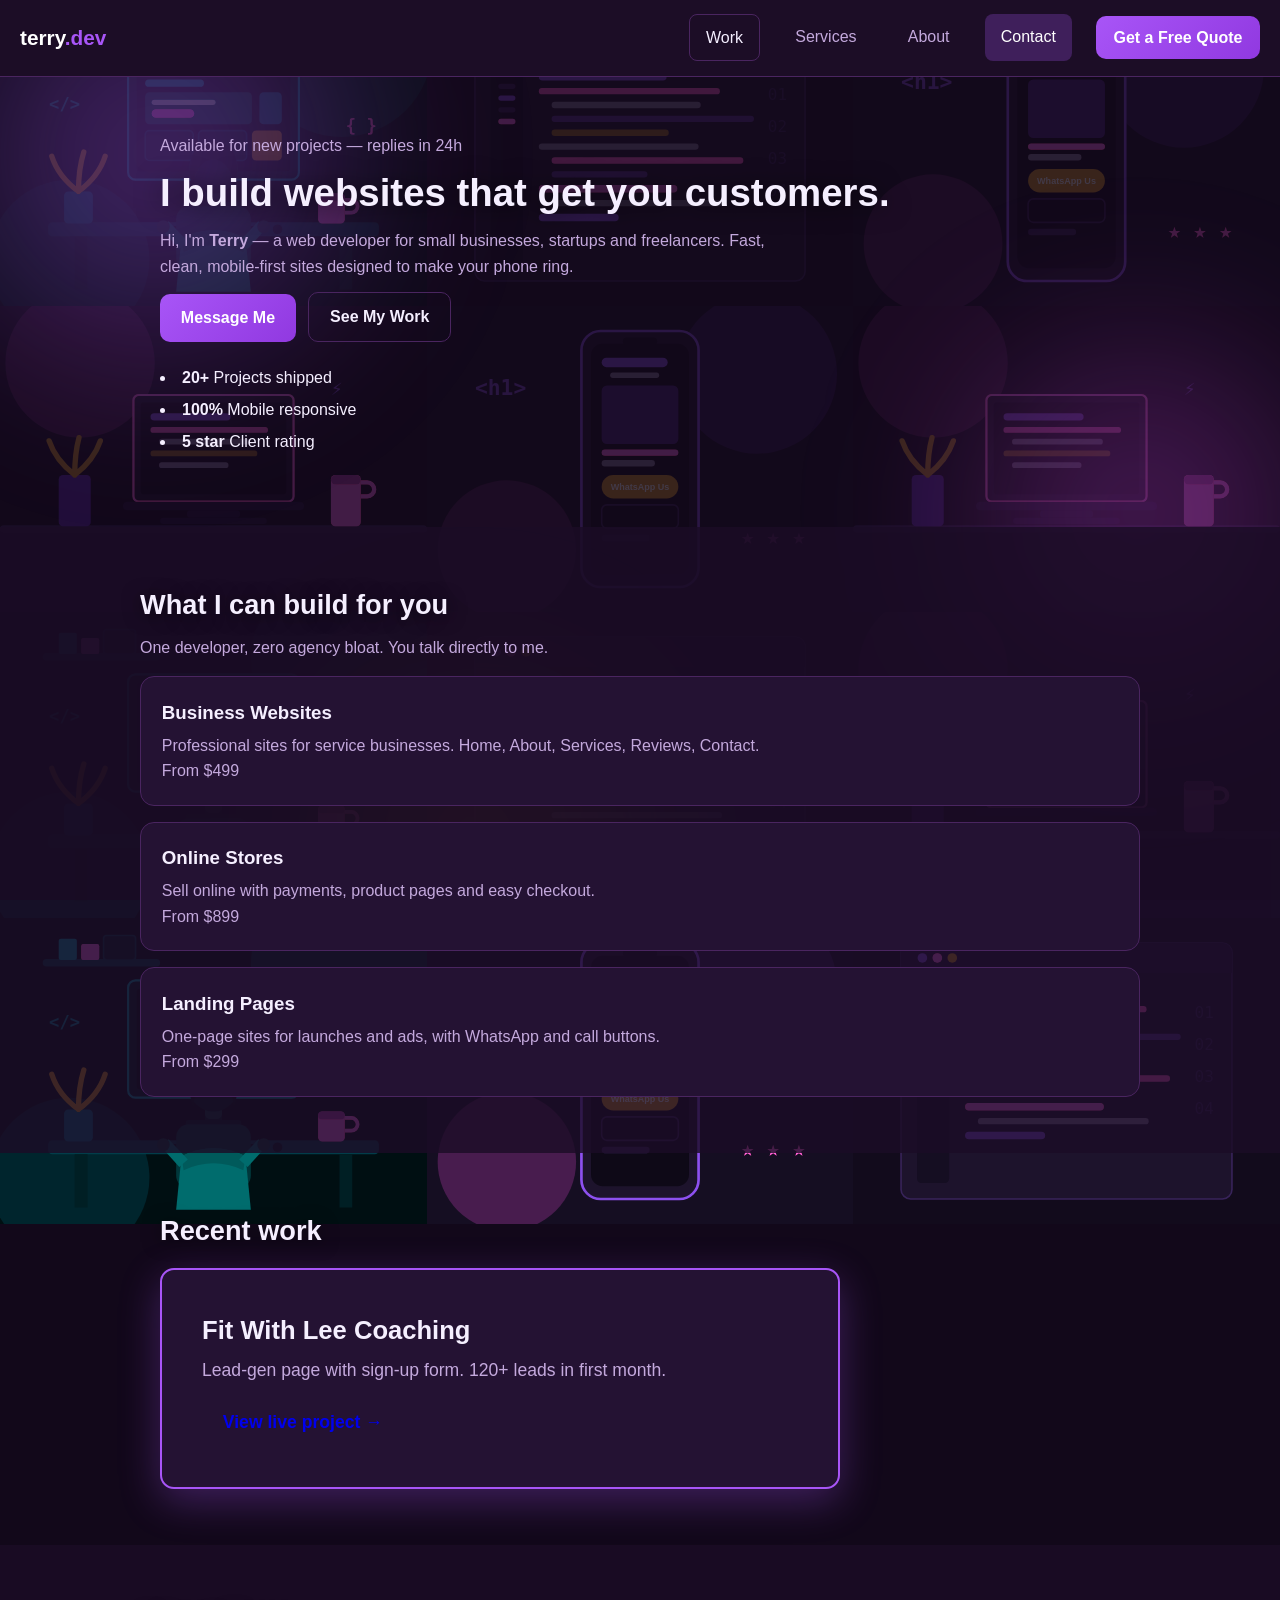
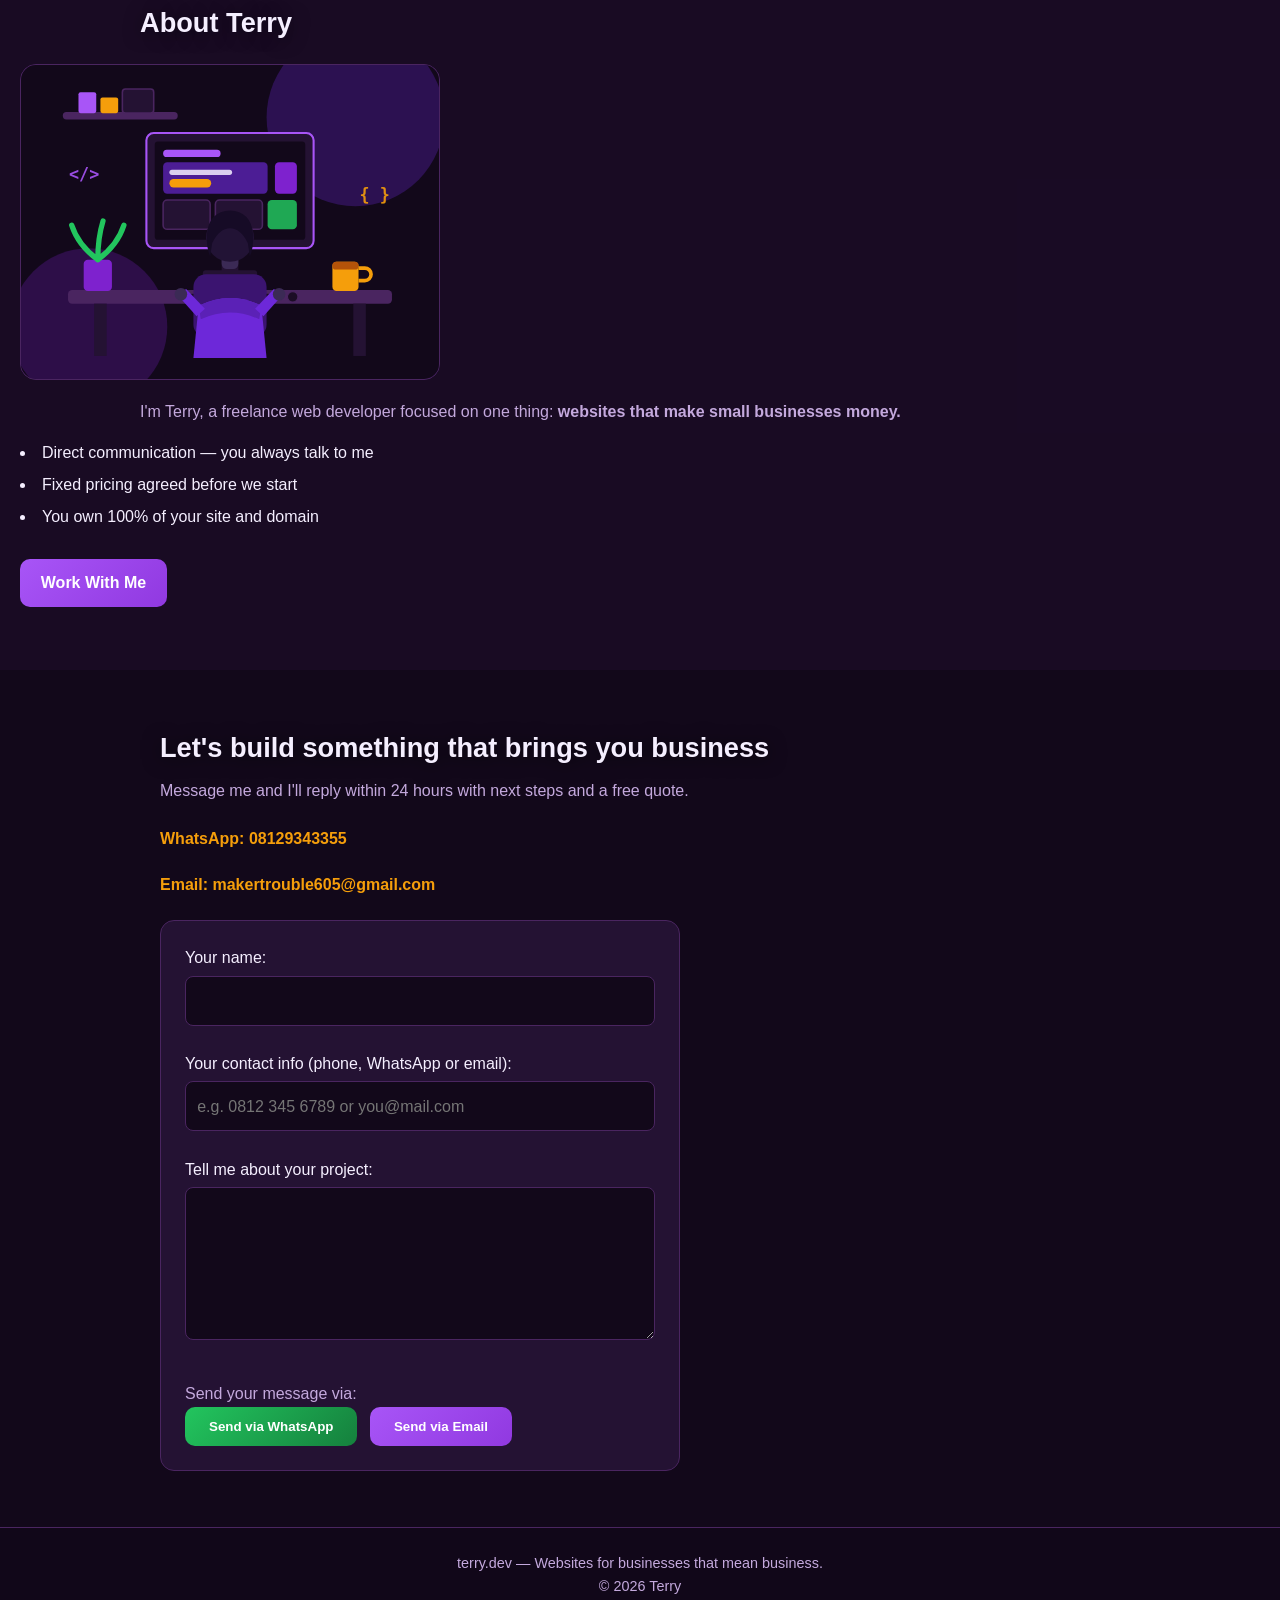
==== index.html @ d7a34850 "first code" ====
<!DOCTYPE html>
<html lang="en">
<head>
  <meta charset="UTF-8">
  <meta name="viewport" content="width=device-width, initial-scale=1.0">
  <title>Terry.Dev — Terry, Web Developer</title>
  <meta name="description" content="Terry builds fast, modern business websites that turn visitors into customers.">
  <link rel="stylesheet" href="styles.css">
</head>
<body>

  <!-- ===== Picture-mosaic background ===== -->
  <div class="bg-collage" aria-hidden="true">
    <img src="workspace.svg" alt="">
    <img src="bg-code.svg" alt="">
    <img src="bg-phone.svg" alt="">
    <img src="bg-desk.svg" alt="">
    <img src="bg-phone.svg" alt="">
    <img src="bg-desk.svg" alt="">
    <img src="workspace.svg" alt="">
    <img src="bg-code.svg" alt="">
    <img src="bg-desk.svg" alt="">
    <img src="workspace.svg" alt="">
    <img src="bg-phone.svg" alt="">
    <img src="bg-code.svg" alt="">
  </div>
  <div class="bg-overlay" aria-hidden="true"></div>
  <div class="bg-orbs" aria-hidden="true">
    <span class="orb orb-1"></span>
    <span class="orb orb-2"></span>
    <span class="orb orb-3"></span>
  </div>
  <div class="bg-particles" aria-hidden="true">
    <span></span><span></span><span></span><span></span><span></span><span></span>
    <span></span><span></span><span></span><span></span><span></span><span></span>
  </div>

  <!-- ===== HEADER / NAV ===== -->
  <header>
    <a href="#top" class="logo">terry<span>.dev</span></a>
    <nav>
      <a href="#work">Work</a>
      <a href="#services">Services</a>
      <a href="#about">About</a>
      <a href="#contact">Contact</a>
    </nav>
    <a href="#contact">Get a Free Quote</a>
  </header>

  <main id="top">

    <!-- ===== HERO ===== -->
    <section>
      <p>Available for new projects — replies in 24h</p>
      <h1>I build websites that get you customers.</h1>
      <p>Hi, I'm <strong>Terry</strong> — a web developer for small businesses, startups and freelancers. Fast, clean, mobile-first sites designed to make your phone ring.</p>
      <a href="#contact">Message Me</a>
      <a href="#work">See My Work</a>

      <ul>
        <li><strong>20+</strong> Projects shipped</li>
        <li><strong>100%</strong> Mobile responsive</li>
        <li><strong>5 star</strong> Client rating</li>
      </ul>
    </section>

    <!-- ===== SERVICES ===== -->
    <section id="services">
      <h2>What I can build for you</h2>
      <p>One developer, zero agency bloat. You talk directly to me.</p>

      <article>
        <h3>Business Websites</h3>
        <p>Professional sites for service businesses. Home, About, Services, Reviews, Contact.</p>
        <p>From $499</p>
      </article>

      <article>
        <h3>Online Stores</h3>
        <p>Sell online with payments, product pages and easy checkout.</p>
        <p>From $899</p>
      </article>

      <article>
        <h3>Landing Pages</h3>
        <p>One-page sites for launches and ads, with WhatsApp and call buttons.</p>
        <p>From $299</p>
      </article>
    </section>

    <!-- ===== WORK ===== -->
    <section id="work">
      <h2>Recent work</h2>

      <article class="featured">
        <h3>Fit With Lee Coaching</h3>
        <p>Lead-gen page with sign-up form. 120+ leads in first month.</p>
        <p><a href="../fitwitlee/index.html">View live project →</a></p>
      </article>
    </section>

    <!-- ===== ABOUT ===== -->
    <section id="about">
      <h2>About Terry</h2>
      <!-- Faceless designer workspace illustration (replace with your own photo anytime) -->
      <img src="workspace.svg" alt="Web designer workspace with code on screen" width="420">
      <p>I'm Terry, a freelance web developer focused on one thing: <strong>websites that make small businesses money.</strong></p>
      <ul>
        <li>Direct communication — you always talk to me</li>
        <li>Fixed pricing agreed before we start</li>
        <li>You own 100% of your site and domain</li>
      </ul>
      <a href="#contact">Work With Me</a>
    </section>

    <!-- ===== CONTACT ===== -->
    <section id="contact">
      <h2>Let's build something that brings you business</h2>
      <p>Message me and I'll reply within 24 hours with next steps and a free quote.</p>

      <ul>
        <li><a href="https://wa.me/2348129343355?text=Hi%20Terry!%20I%20need%20a%20website." target="_blank" rel="noopener">WhatsApp: 08129343355</a></li>
        <li><a href="https://mail.google.com/mail/?view=cm&fs=1&to=makertrouble605@gmail.com&su=Website%20Project%20Inquiry" target="_blank" rel="noopener">Email: makertrouble605@gmail.com</a></li>
      </ul>

      <form id="contactForm">
        <label>Your name:
          <input type="text" id="fieldName" name="name" required>
        </label>
        <br><br>
        <label>Your contact info (phone, WhatsApp or email):
          <input type="text" id="fieldContact" name="contact" placeholder="e.g. 0812 345 6789 or you@mail.com" required>
        </label>
        <br><br>
        <label>Tell me about your project:
          <br>
          <textarea id="fieldMessage" name="message" rows="5" cols="30" required></textarea>
        </label>
        <br><br>
        <p>Send your message via:</p>
        <button type="button" id="sendWhatsApp">Send via WhatsApp</button>
        <button type="button" id="sendEmail">Send via Email</button>
      </form>
    </section>

  </main>

  <!-- ===== FOOTER ===== -->
  <footer>
    <p>terry.dev — Websites for businesses that mean business.</p>
    <p>© 2026 Terry</p>
  </footer>

  <!-- ===== FORM: send via WhatsApp or Email ===== -->
  <script>
    function getFormText() {
      var name = document.getElementById('fieldName').value.trim();
      var contact = document.getElementById('fieldContact').value.trim();
      var message = document.getElementById('fieldMessage').value.trim();
      if (!name || !contact || !message) {
        alert('Please fill in your name, contact info and project details first.');
        return null;
      }
      return { name: name, contact: contact, message: message };
    }

    document.getElementById('sendWhatsApp').addEventListener('click', function () {
      var d = getFormText();
      if (!d) return;
      var text = 'Hi Terry! I am ' + d.name + ' (' + d.contact + ').\n\nMy project: ' + d.message;
      window.open('https://wa.me/2348129343355?text=' + encodeURIComponent(text), '_blank');
    });

    document.getElementById('sendEmail').addEventListener('click', function () {
      var d = getFormText();
      if (!d) return;
      var subject = encodeURIComponent('Website Project Inquiry from ' + d.name);
      var body = encodeURIComponent('Name: ' + d.name + '\nContact: ' + d.contact + '\n\nMy project:\n' + d.message);
      window.open('https://mail.google.com/mail/?view=cm&fs=1&to=makertrouble605@gmail.com&su=' + subject + '&body=' + body, '_blank');
    });
  </script>

  <script src="script.js" defer></script>

</body>
</html>
---- styles.css ----
/* ===== terry.dev — dark red theme ===== */
:root {
  --bg: #12081a;
  --bg2: #1c0d26;
  --card: #241233;
  --line: #4a2560;
  --text: #f5efff;
  --muted: #c4a9dd;
  --accent: #a855f7;
  --accent2: #f59e0b;
  --radius: 14px;
}

* { box-sizing: border-box; margin: 0; padding: 0; }

html { scroll-behavior: smooth; }

body {
  font-family: Arial, Helvetica, sans-serif;
  background: var(--bg);
  color: var(--text);
  line-height: 1.6;
}

/* ===== HEADER ===== */
header {
  position: sticky;
  top: 0;
  z-index: 50;
  background: var(--bg2);
  border-bottom: 1px solid var(--line);
  padding: 0.9rem 1.25rem;
  display: flex;
  align-items: center;
  gap: 1.5rem;
}

header > a:first-child {
  font-weight: 800;
  font-size: 1.3rem;
  color: #fff;
  text-decoration: none;
}

header > a:first-child span {
  color: var(--accent);
}

nav { display: flex; gap: 1.2rem; margin-left: auto; }

nav a {
  color: var(--muted);
  text-decoration: none;
  padding: 0.6rem 1rem;
  border-radius: 8px;
}

nav a:hover { color: #fff; background: rgba(168, 85, 247, 0.18); }

header > a:last-child {
  background: linear-gradient(135deg, var(--accent), #7e22ce);
  color: #fff;
  text-decoration: none;
  font-weight: bold;
  padding: 0.55rem 1.1rem;
  border-radius: 10px;
  white-space: nowrap;
}

/* ===== SECTIONS ===== */
main section {
  max-width: 1000px;
  margin: 0 auto;
  padding: 3.5rem 1.25rem;
}

main section:nth-of-type(even) {
  background: var(--bg2);
  max-width: none;
}

/* keep inner content aligned on full-width bands */
main section:nth-of-type(even) > * {
  max-width: 1000px;
  margin-left: auto;
  margin-right: auto;
}

h1 { font-size: 2.4rem; line-height: 1.15; margin: 0.8rem 0; text-shadow: 0 2px 24px rgba(0, 0, 0, 0.65); }
h2 { font-size: 1.7rem; margin-bottom: 0.5rem; text-shadow: 0 2px 18px rgba(0, 0, 0, 0.6); }
h3 { margin-bottom: 0.3rem; }

section > p { color: var(--muted); max-width: 640px; }

/* ===== LINKS / BUTTONS ===== */
section a {
  display: inline-block;
  margin: 0.8rem 0.5rem 0 0;
  padding: 0.7rem 1.3rem;
  border-radius: 10px;
  font-weight: bold;
  text-decoration: none;
}

a[href="#contact"] {
  background: linear-gradient(135deg, var(--accent), #7e22ce);
  color: #fff;
}

a[href="#work"] {
  border: 1px solid var(--line);
  color: var(--text);
}

/* ===== CARDS (services + work) ===== */
#services article,
#work article {
  background: var(--card);
  border: 1px solid var(--line);
  border-radius: var(--radius);
  padding: 1.3rem;
  margin-top: 1rem;
}

#services article p,
#work article p { color: var(--muted); }

/* Featured project box: bigger, but contained */
#work article.featured {
  max-width: 680px;
  padding: 2.5rem;
  border-width: 2px;
  border-color: var(--accent);
  box-shadow: 0 12px 40px rgba(168, 85, 247, 0.3);
}

#work article.featured h3 { font-size: 1.6rem; }
#work article.featured p { font-size: 1.1rem; }

/* ===== ABOUT PHOTO ===== */
#about img {
  width: 100%;
  max-width: 420px;
  height: auto;
  object-fit: cover;
  border-radius: 16px;
  border: 1px solid var(--line);
  display: block;
  margin: 1.2rem 0;
  background: #3a1a55;
}

#about ul, section ul { margin: 1rem 0; padding: 0; list-style-position: inside; }
#about li, section li { margin-bottom: 0.4rem; }

/* ===== CONTACT ===== */
#contact ul { list-style: none; margin: 1rem 0; }
#contact li { margin-bottom: 0.5rem; }
#contact li a { margin: 0; padding: 0.4rem 0; background: none; color: var(--accent2); }

form {
  background: var(--card);
  border: 1px solid var(--line);
  border-radius: var(--radius);
  padding: 1.5rem;
  margin-top: 1rem;
  max-width: 520px;
}

input, textarea {
  width: 100%;
  margin-top: 0.3rem;
  padding: 0.7rem;
  border-radius: 8px;
  border: 1px solid var(--line);
  background: var(--bg);
  color: #fff;
  font: inherit;
}

button {
  background: linear-gradient(135deg, var(--accent), #7e22ce);
  color: #fff;
  border: none;
  padding: 0.75rem 1.5rem;
  border-radius: 10px;
  font-weight: bold;
  cursor: pointer;
}

button:hover { opacity: 0.9; }

#sendWhatsApp { background: linear-gradient(135deg, #22c55e, #15803d); }
#sendEmail { margin-left: 0.5rem; }
form > p { color: var(--muted); margin-top: 0.5rem; }

/* ===== FOOTER ===== */
footer {
  border-top: 1px solid var(--line);
  text-align: center;
  padding: 1.5rem;
  color: var(--muted);
  font-size: 0.9rem;
}

/* ===== Picture-mosaic background ===== */
.bg-collage {
  position: fixed;
  inset: 0;
  z-index: -2;
  display: grid;
  grid-template-columns: repeat(3, 1fr);
  animation: collagePan 40s ease-in-out infinite alternate;
}

.bg-collage img {
  width: 100%;
  height: 34vh;
  object-fit: cover;
  display: block;
  filter: hue-rotate(-90deg);
}

.bg-overlay {
  position: fixed;
  inset: 0;
  z-index: -1;
  background: rgba(18, 8, 26, 0.8);
}

@keyframes collagePan {
  from { transform: scale(1); }
  to { transform: scale(1.08); }
}

/* let the mosaic show through the section bands */
main section:nth-of-type(even) {
  background: rgba(28, 13, 38, 0.82);
}

header { background: var(--bg2); }
footer { background: rgba(18, 8, 26, 0.94); }

/* ===== Scroll-reveal + nav animations (driven by script.js) ===== */
.reveal {
  opacity: 0;
  transform: translateY(26px);
  transition: opacity 0.6s ease, transform 0.6s ease;
}

.reveal.visible {
  opacity: 1;
  transform: none;
}

nav a {
  transition: color 0.25s, background 0.25s;
}

nav a.active {
  color: #fff;
  background: rgba(168, 85, 247, 0.25);
}

#work article.featured {
  transition: transform 0.2s ease, box-shadow 0.3s ease;
  will-change: transform;
}

/* ===== Animated background: glowing orbs + rising particles ===== */
.bg-orbs, .bg-particles {
  position: fixed;
  inset: 0;
  z-index: -1;
  overflow: hidden;
  pointer-events: none;
}

.orb {
  position: absolute;
  border-radius: 50%;
  filter: blur(70px);
}

.orb-1 {
  width: 44vmax; height: 44vmax;
  left: -10vmax; top: -10vmax;
  background: radial-gradient(circle, rgba(168, 85, 247, 0.4), transparent 70%);
  animation: orbDrift1 16s ease-in-out infinite alternate;
}

.orb-2 {
  width: 38vmax; height: 38vmax;
  right: -8vmax; top: 30vh;
  background: radial-gradient(circle, rgba(217, 70, 239, 0.32), transparent 70%);
  animation: orbDrift2 20s ease-in-out infinite alternate;
}

.orb-3 {
  width: 34vmax; height: 34vmax;
  left: 20vw; bottom: -12vmax;
  background: radial-gradient(circle, rgba(245, 158, 11, 0.28), transparent 70%);
  animation: orbDrift3 24s ease-in-out infinite alternate;
}

@keyframes orbDrift1 {
  from { transform: translate(0, 0) scale(1); }
  to { transform: translate(12vw, 14vh) scale(1.2); }
}

@keyframes orbDrift2 {
  from { transform: translate(0, 0) scale(1.1); }
  to { transform: translate(-14vw, -10vh) scale(0.9); }
}

@keyframes orbDrift3 {
  from { transform: translate(0, 0) scale(0.95); }
  to { transform: translate(10vw, -12vh) scale(1.15); }
}

.bg-particles span {
  position: absolute;
  bottom: -12px;
  width: 5px; height: 5px;
  border-radius: 50%;
  background: #e9d5ff;
  opacity: 0;
  animation: particleRise 9s linear infinite;
}

.bg-particles span:nth-child(1) { left: 6%; animation-delay: 0s; }
.bg-particles span:nth-child(2) { left: 14%; animation-delay: 1.5s; background: #f59e0b; }
.bg-particles span:nth-child(3) { left: 23%; animation-delay: 3s; }
.bg-particles span:nth-child(4) { left: 34%; animation-delay: 0.8s; width: 3px; height: 3px; }
.bg-particles span:nth-child(5) { left: 45%; animation-delay: 2.2s; background: #f59e0b; }
.bg-particles span:nth-child(6) { left: 53%; animation-delay: 4.5s; }
.bg-particles span:nth-child(7) { left: 62%; animation-delay: 1.1s; width: 3px; height: 3px; }
.bg-particles span:nth-child(8) { left: 71%; animation-delay: 5.4s; }
.bg-particles span:nth-child(9) { left: 79%; animation-delay: 2.8s; background: #f59e0b; }
.bg-particles span:nth-child(10) { left: 87%; animation-delay: 0.4s; width: 3px; height: 3px; }
.bg-particles span:nth-child(11) { left: 93%; animation-delay: 3.7s; }
.bg-particles span:nth-child(12) { left: 40%; animation-delay: 6.2s; }

@keyframes particleRise {
  0% { transform: translateY(0); opacity: 0; }
  10% { opacity: 0.9; }
  85% { opacity: 0.5; }
  100% { transform: translateY(-105vh); opacity: 0; }
}

/* ===== Lively buttons ===== */
header > a:last-child,
section a[href="#contact"],
section a[href="#work"],
button {
  position: relative;
  overflow: hidden;
  background-size: 180% 180%;
  animation: btnGradient 5s ease infinite;
  transition: transform 0.2s ease, box-shadow 0.25s ease, filter 0.25s ease;
}

@keyframes btnGradient {
  0%, 100% { background-position: 0% 50%; }
  50% { background-position: 100% 50%; }
}

/* shine sweep */
header > a:last-child::before,
section a[href="#contact"]::before,
section a[href="#work"]::before,
button::before {
  content: '';
  position: absolute;
  top: 0;
  left: -80%;
  width: 50%;
  height: 100%;
  background: linear-gradient(100deg, transparent, rgba(255, 255, 255, 0.45), transparent);
  transform: skewX(-20deg);
  pointer-events: none;
}

header > a:last-child:hover::before,
section a[href="#contact"]:hover::before,
section a[href="#work"]:hover::before,
button:hover::before {
  animation: btnShine 0.7s ease;
}

@keyframes btnShine {
  to { left: 130%; }
}

/* hover lift + glow */
header > a:last-child:hover,
section a[href="#contact"]:hover,
section a[href="#work"]:hover,
button:hover {
  transform: translateY(-3px);
  filter: brightness(1.12);
  box-shadow: 0 10px 28px rgba(168, 85, 247, 0.45);
}

/* attention pulse on the hero Message Me button */
main section:first-of-type a[href="#contact"] {
  animation: btnGradient 5s ease infinite, ctaPulse 2.4s ease-out infinite;
}

@keyframes ctaPulse {
  0% { box-shadow: 0 0 0 0 rgba(168, 85, 247, 0.55); }
  70% { box-shadow: 0 0 0 16px rgba(168, 85, 247, 0); }
  100% { box-shadow: 0 0 0 0 rgba(168, 85, 247, 0); }
}

@media (prefers-reduced-motion: reduce) {
  .bg-collage, .orb, .bg-particles span { animation: none !important; }
  .reveal { opacity: 1; transform: none; transition: none; }
  header > a:last-child,
  section a[href="#contact"],
  section a[href="#work"],
  button,
  main section:first-of-type a[href="#contact"] { animation: none; }
}

/* ===== MOBILE ===== */
@media (max-width: 640px) {
  header { flex-wrap: wrap; gap: 0.8rem; }
  nav { order: 3; width: 100%; }
  h1 { font-size: 1.9rem; }
}
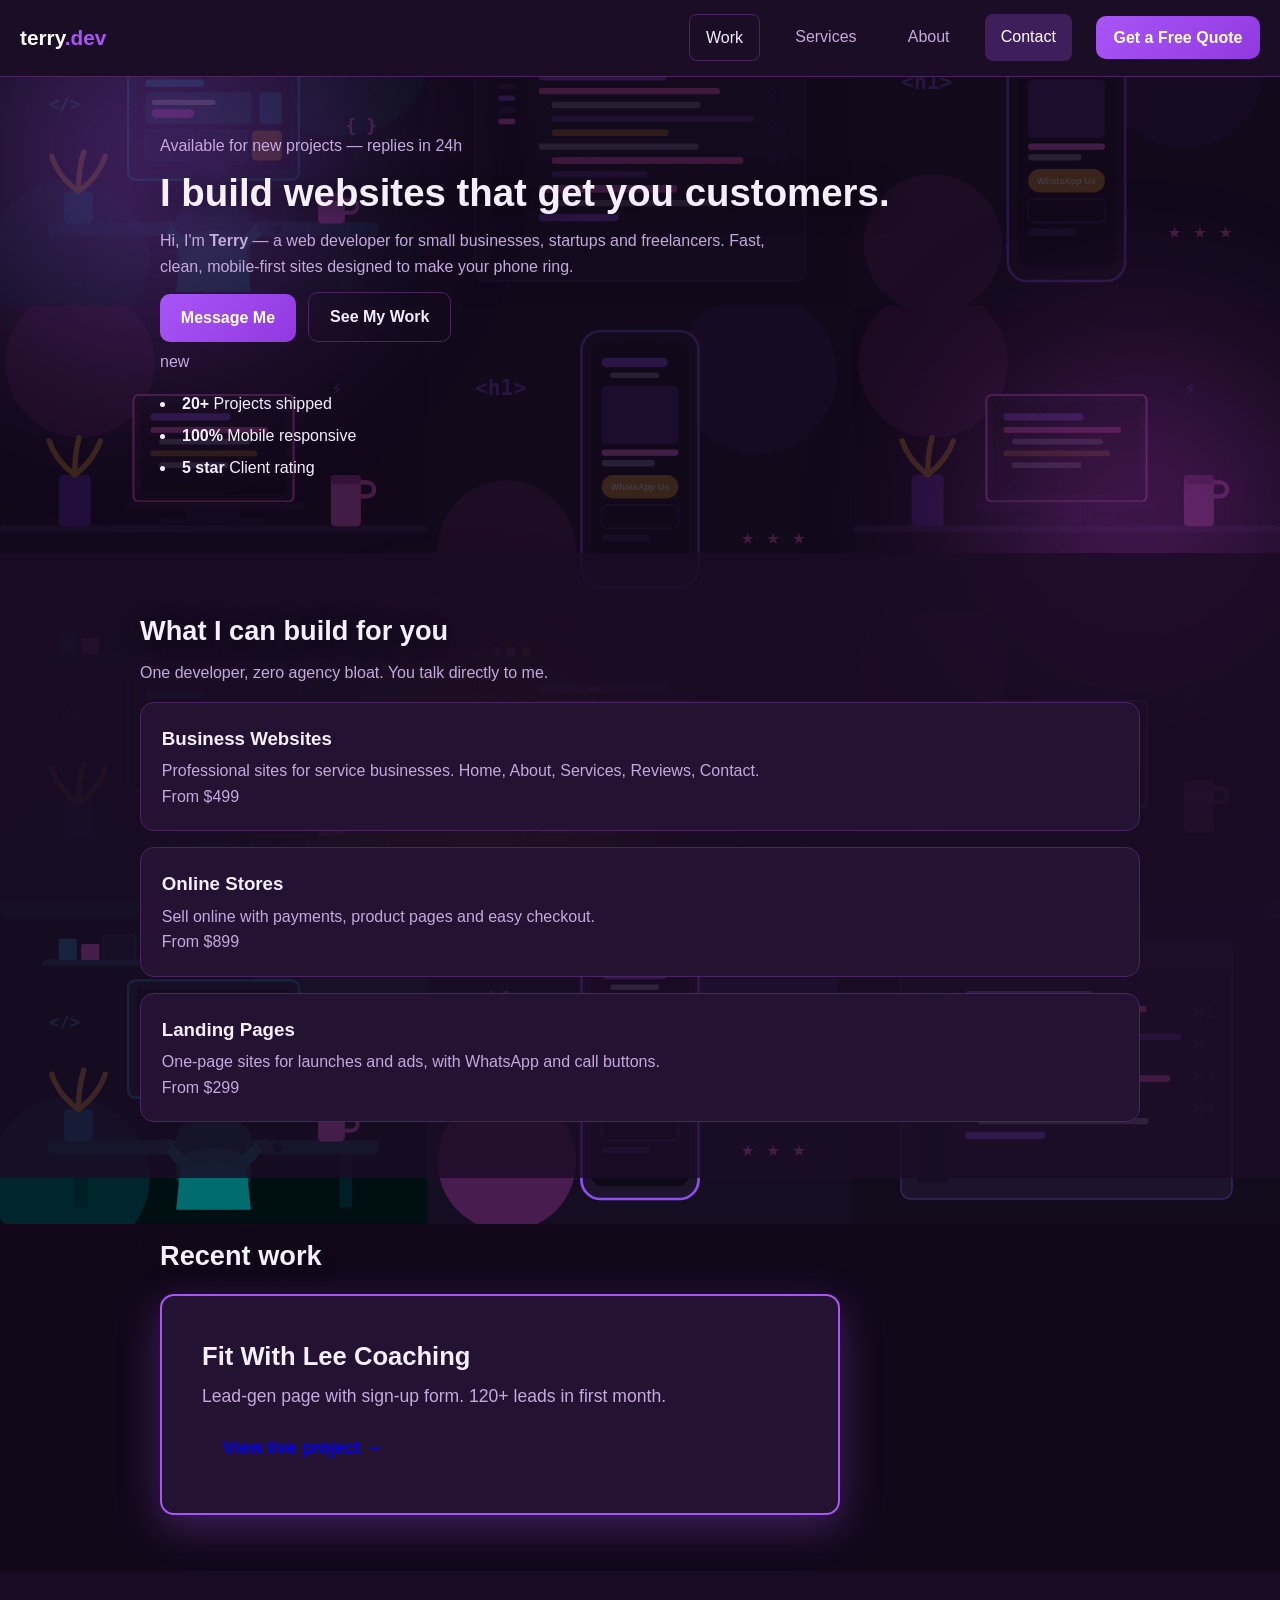
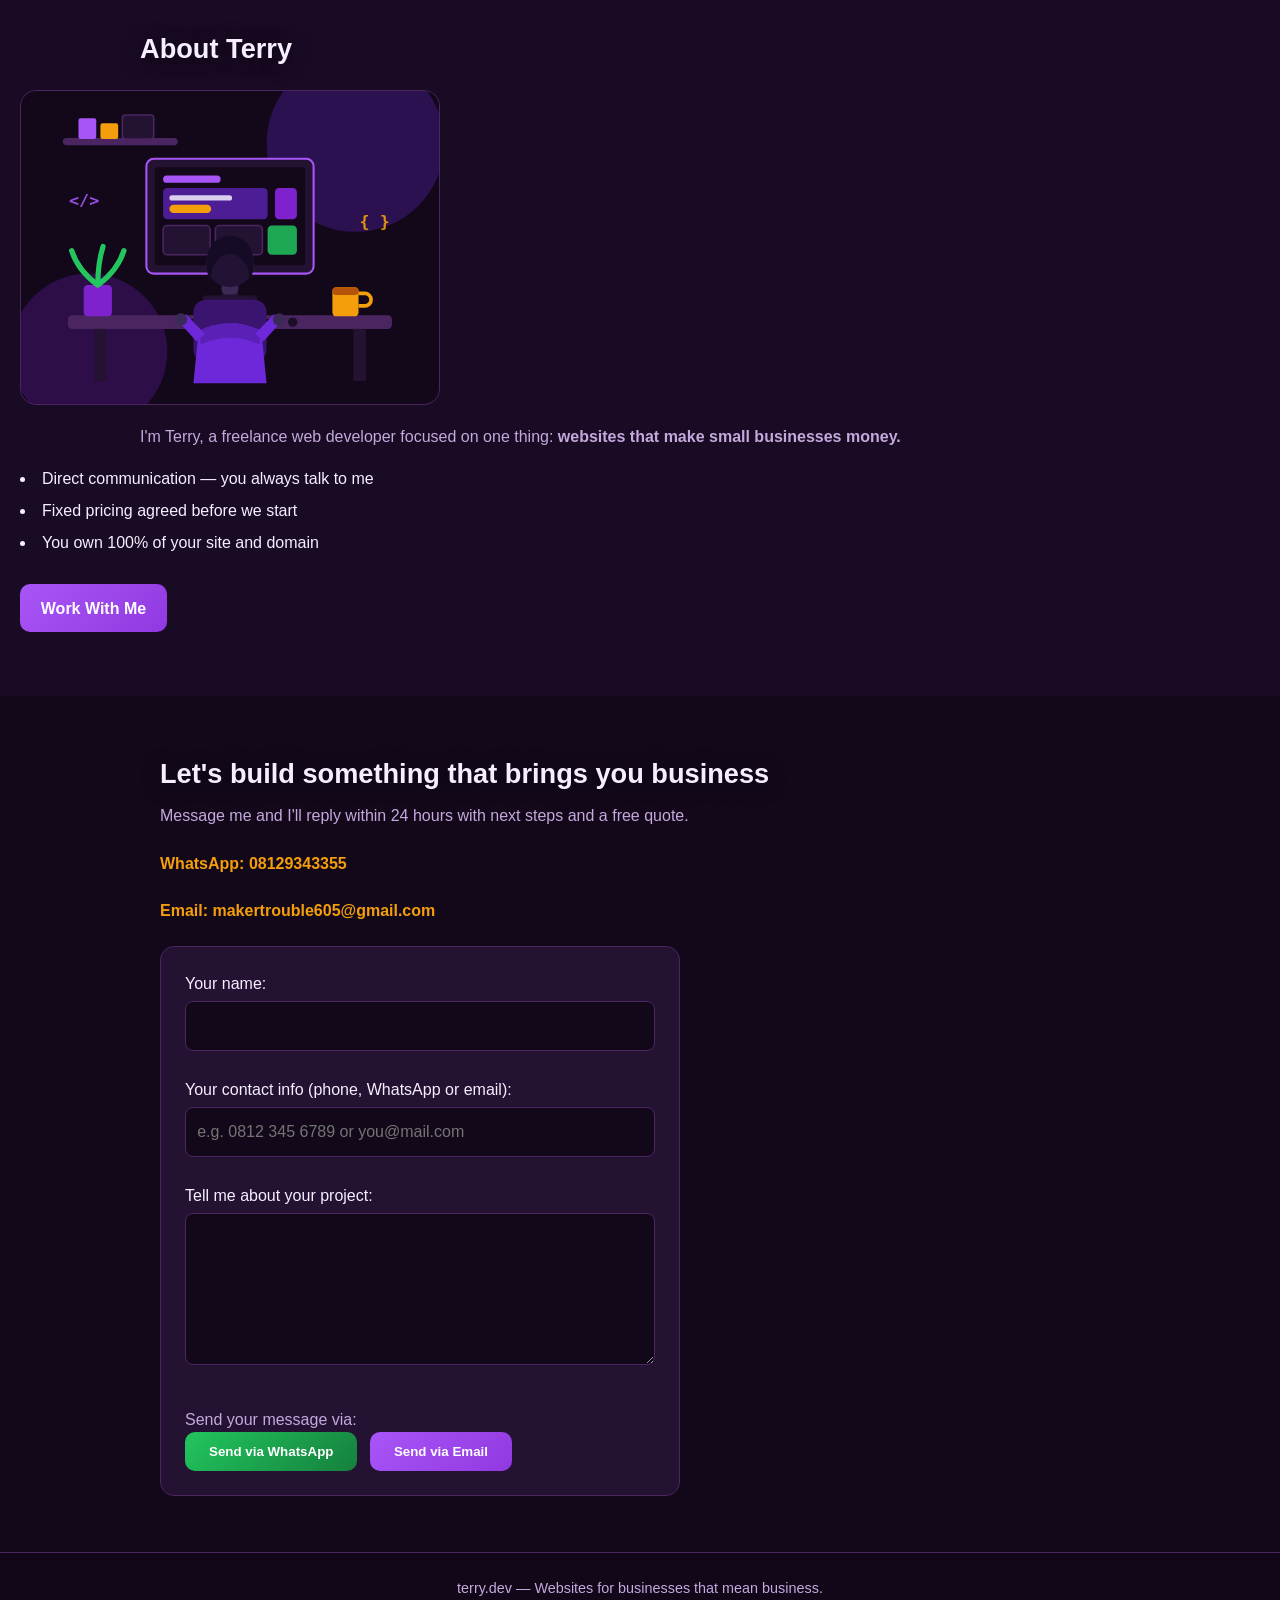
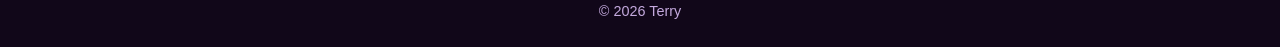
==== commit 9779a204: "added paragraph" ====
--- a/index.html
+++ b/index.html
@@ -56,6 +56,7 @@
       <p>Hi, I'm <strong>Terry</strong> — a web developer for small businesses, startups and freelancers. Fast, clean, mobile-first sites designed to make your phone ring.</p>
       <a href="#contact">Message Me</a>
       <a href="#work">See My Work</a>
+      <p>new</p>
 
       <ul>
         <li><strong>20+</strong> Projects shipped</li>
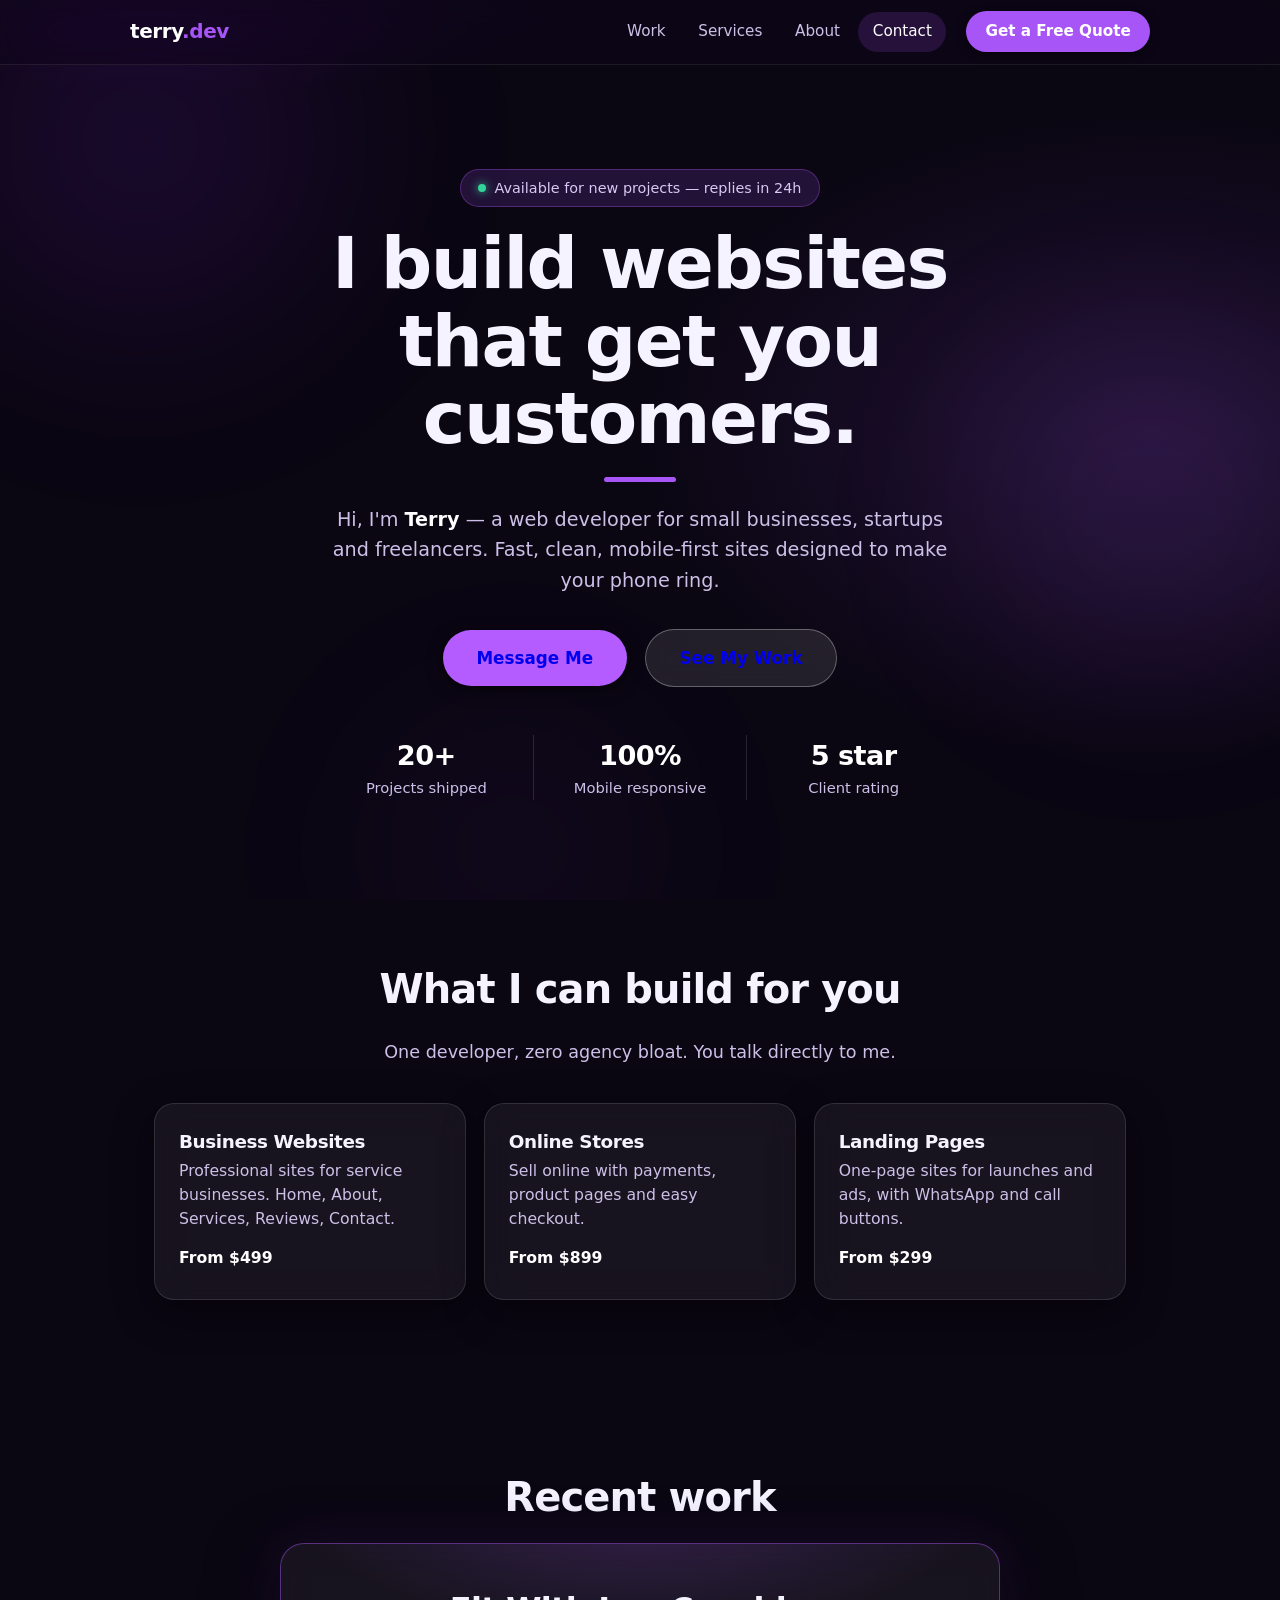
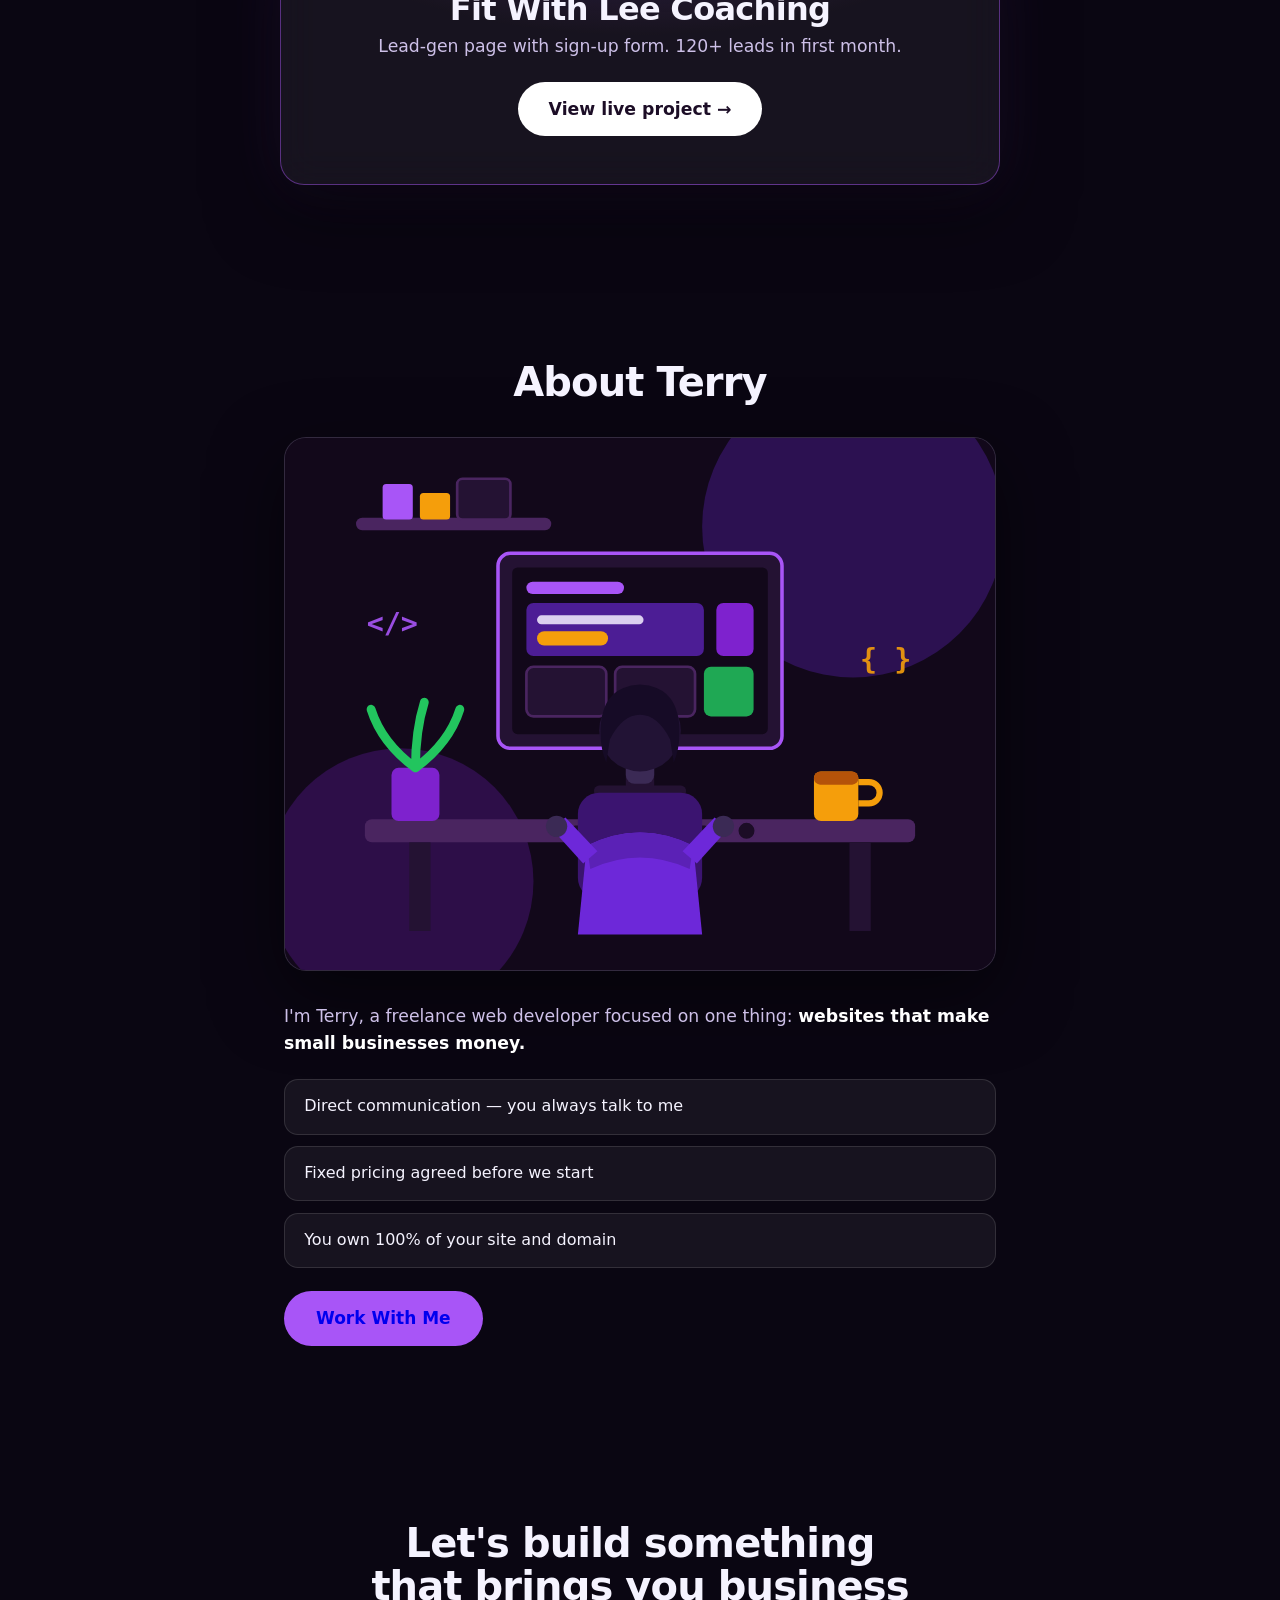
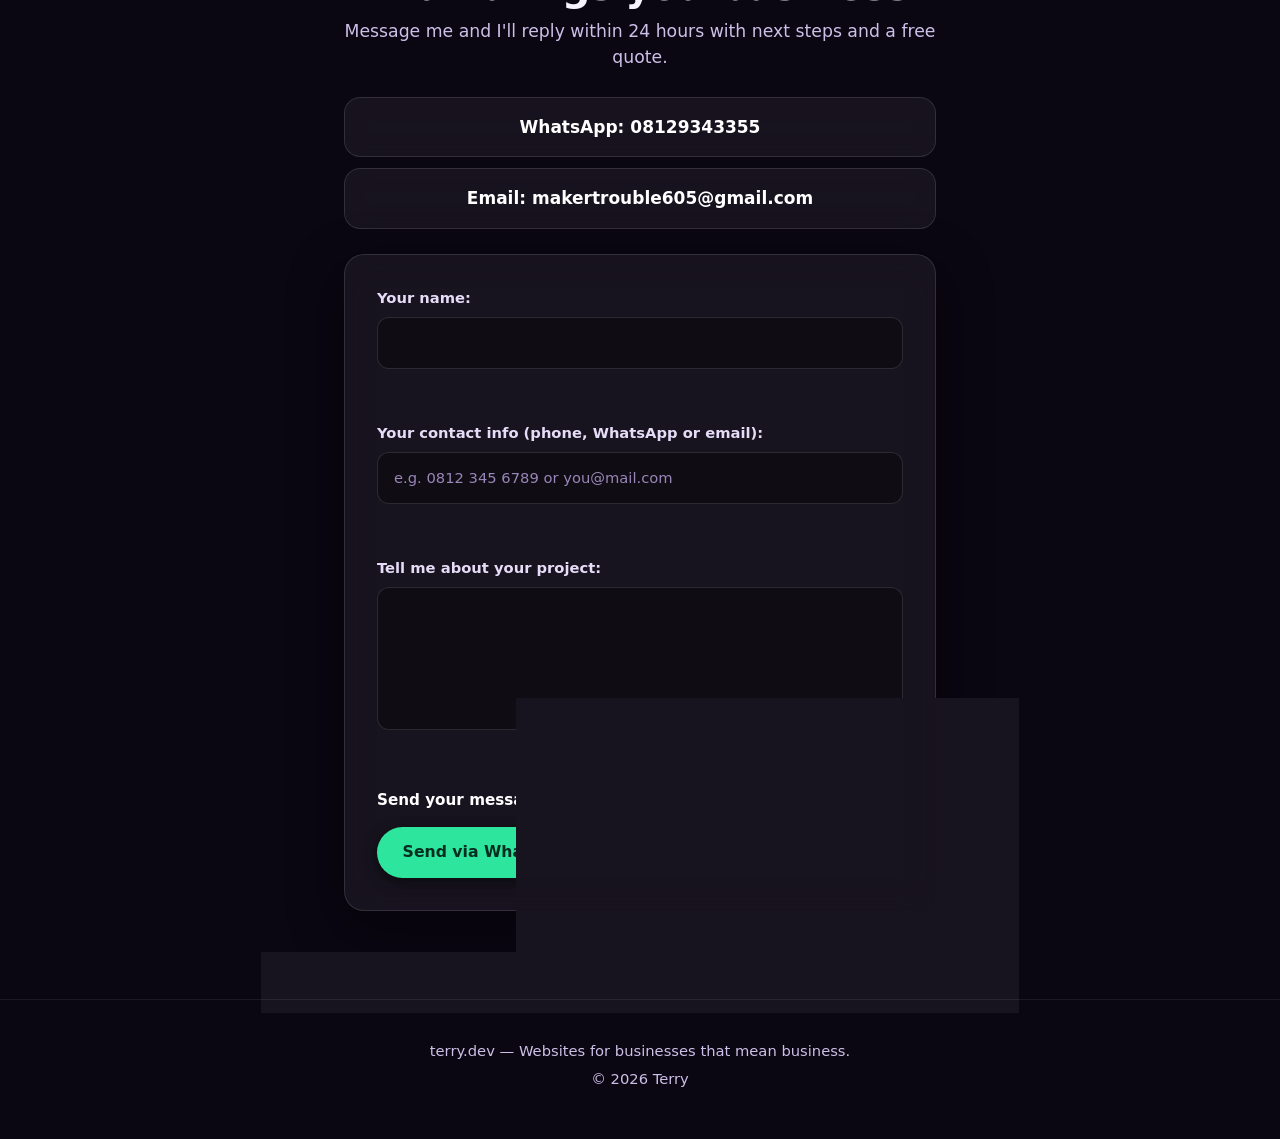
==== commit 06fff0bc: "changed styles.css" ====
--- a/index.html
+++ b/index.html
@@ -56,7 +56,6 @@
       <p>Hi, I'm <strong>Terry</strong> — a web developer for small businesses, startups and freelancers. Fast, clean, mobile-first sites designed to make your phone ring.</p>
       <a href="#contact">Message Me</a>
       <a href="#work">See My Work</a>
-      <p>new</p>
 
       <ul>
         <li><strong>20+</strong> Projects shipped</li>
--- a/styles.css
+++ b/styles.css
@@ -1,14 +1,21 @@
-/* ===== terry.dev — dark red theme ===== */
+/* ===== Terry.Dev — Apple-style dark redesign =====
+   Calm depth, frosted glass, system type, spring-smooth motion. */
 :root {
-  --bg: #12081a;
-  --bg2: #1c0d26;
-  --card: #241233;
-  --line: #4a2560;
-  --text: #f5efff;
-  --muted: #c4a9dd;
+  --bg: #0a0612;
+  --bg2: #120a1e;
+  --card: rgba(255, 255, 255, 0.055);
+  --card-solid: #170d24;
+  --line: rgba(255, 255, 255, 0.12);
+  --text: #f5f3ff;
+  --muted: #cdc0e8;
   --accent: #a855f7;
-  --accent2: #f59e0b;
-  --radius: 14px;
+  --accent-deep: #7e22ce;
+  --accent-soft: rgba(168, 85, 247, 0.16);
+  --amber: #f59e0b;
+  --green: #34d399;
+  --radius: 20px;
+  --font: -apple-system, BlinkMacSystemFont, "SF Pro Text", "SF Pro Display",
+    system-ui, "Segoe UI", Roboto, Helvetica, Arial, sans-serif;
 }
 
 * { box-sizing: border-box; margin: 0; padding: 0; }
@@ -16,258 +23,408 @@
 html { scroll-behavior: smooth; }
 
 body {
-  font-family: Arial, Helvetica, sans-serif;
-  background: var(--bg);
+  font-family: var(--font);
+  font-size: 1.0625rem;
+  line-height: 1.55;
+  background:
+    radial-gradient(900px 480px at 15% -5%, rgba(126, 34, 206, 0.28), transparent 65%),
+    radial-gradient(800px 500px at 90% 10%, rgba(168, 85, 247, 0.16), transparent 65%),
+    radial-gradient(700px 600px at 50% 110%, rgba(126, 34, 206, 0.14), transparent 65%),
+    var(--bg);
   color: var(--text);
-  line-height: 1.6;
-}
-
-/* ===== HEADER ===== */
+  -webkit-font-smoothing: antialiased;
+  overflow-x: hidden;
+}
+
+/* Calm background: hide the busy mosaic + particles, keep soft glows */
+.bg-collage, .bg-particles { display: none; }
+.bg-overlay {
+  position: fixed;
+  inset: 0;
+  z-index: -2;
+  background: transparent;
+  pointer-events: none;
+}
+.bg-orbs { opacity: 0.55; }
+
+/* ===== Type scale: tight display, relaxed body ===== */
+h1, h2, h3 {
+  letter-spacing: -0.022em;
+  line-height: 1.08;
+  text-shadow: none;
+  text-wrap: balance;
+}
+h1 { font-size: clamp(2.75rem, 6vw, 4.5rem); font-weight: 700; margin: 1.1rem 0; }
+h2 { font-size: clamp(1.75rem, 3.4vw, 2.5rem); font-weight: 700; margin-bottom: 0.6rem; }
+h3 { font-size: 1.25rem; font-weight: 600; margin-bottom: 0.4rem; }
+p { color: var(--muted); }
+
+/* ===== Frosted-glass header ===== */
 header {
   position: sticky;
   top: 0;
   z-index: 50;
-  background: var(--bg2);
-  border-bottom: 1px solid var(--line);
-  padding: 0.9rem 1.25rem;
   display: flex;
   align-items: center;
-  gap: 1.5rem;
-}
-
-header > a:first-child {
-  font-weight: 800;
-  font-size: 1.3rem;
+  gap: 1.25rem;
+  padding: 0.7rem max(1.25rem, calc((100vw - 1020px) / 2));
+  background: rgba(14, 7, 22, 0.62);
+  -webkit-backdrop-filter: blur(22px) saturate(170%);
+  backdrop-filter: blur(22px) saturate(170%);
+  border-bottom: 1px solid rgba(255, 255, 255, 0.08);
+}
+
+.logo {
+  font-weight: 700;
+  font-size: 1.25rem;
+  letter-spacing: -0.02em;
   color: #fff;
   text-decoration: none;
 }
-
-header > a:first-child span {
-  color: var(--accent);
-}
-
-nav { display: flex; gap: 1.2rem; margin-left: auto; }
-
+.logo span { color: var(--accent); }
+
+nav { display: flex; gap: 0.25rem; margin-left: auto; }
 nav a {
   color: var(--muted);
   text-decoration: none;
-  padding: 0.6rem 1rem;
-  border-radius: 8px;
-}
-
-nav a:hover { color: #fff; background: rgba(168, 85, 247, 0.18); }
+  font-size: 0.95rem;
+  font-weight: 500;
+  padding: 0.5rem 0.9rem;
+  border-radius: 999px;
+  transition: color 0.2s ease, background 0.2s ease;
+}
+nav a:hover { color: #fff; background: rgba(255, 255, 255, 0.08); }
+nav a.active { color: #fff; background: var(--accent-soft); }
 
 header > a:last-child {
-  background: linear-gradient(135deg, var(--accent), #7e22ce);
+  background: var(--accent);
   color: #fff;
   text-decoration: none;
-  font-weight: bold;
-  padding: 0.55rem 1.1rem;
-  border-radius: 10px;
+  font-size: 0.95rem;
+  font-weight: 600;
+  padding: 0.55rem 1.2rem;
+  border-radius: 999px;
   white-space: nowrap;
-}
-
-/* ===== SECTIONS ===== */
+  box-shadow: 0 2px 10px rgba(0, 0, 0, 0.5);
+  transition: transform 0.15s ease, box-shadow 0.25s ease, background 0.25s ease;
+}
+header > a:last-child:hover { background: #9333ea; box-shadow: 0 4px 16px rgba(0, 0, 0, 0.55); }
+header > a:last-child:active { transform: scale(0.96); }
+
+/* ===== Sections ===== */
 main section {
-  max-width: 1000px;
+  max-width: 1020px;
   margin: 0 auto;
-  padding: 3.5rem 1.25rem;
-}
-
-main section:nth-of-type(even) {
-  background: var(--bg2);
-  max-width: none;
-}
-
-/* keep inner content aligned on full-width bands */
-main section:nth-of-type(even) > * {
-  max-width: 1000px;
-  margin-left: auto;
-  margin-right: auto;
-}
-
-h1 { font-size: 2.4rem; line-height: 1.15; margin: 0.8rem 0; text-shadow: 0 2px 24px rgba(0, 0, 0, 0.65); }
-h2 { font-size: 1.7rem; margin-bottom: 0.5rem; text-shadow: 0 2px 18px rgba(0, 0, 0, 0.6); }
-h3 { margin-bottom: 0.3rem; }
-
-section > p { color: var(--muted); max-width: 640px; }
-
-/* ===== LINKS / BUTTONS ===== */
-section a {
-  display: inline-block;
-  margin: 0.8rem 0.5rem 0 0;
-  padding: 0.7rem 1.3rem;
-  border-radius: 10px;
-  font-weight: bold;
-  text-decoration: none;
-}
-
-a[href="#contact"] {
-  background: linear-gradient(135deg, var(--accent), #7e22ce);
-  color: #fff;
-}
-
-a[href="#work"] {
-  border: 1px solid var(--line);
-  color: var(--text);
-}
-
-/* ===== CARDS (services + work) ===== */
+  padding: 5.5rem 1.5rem;
+}
+main section:nth-of-type(even) { background: transparent; max-width: 1020px; }
+main section:nth-of-type(even) > * { max-width: none; margin-left: 0; margin-right: 0; }
+
+/* ===== HERO: centered showcase ===== */
+main section:first-of-type {
+  text-align: center;
+  padding-top: 6.5rem;
+  padding-bottom: 5rem;
+}
+main section:first-of-type > p:first-child {
+  display: inline-flex;
+  align-items: center;
+  gap: 0.5rem;
+  font-size: 0.9rem;
+  font-weight: 500;
+  color: #d9c8f5;
+  background: var(--accent-soft);
+  border: 1px solid rgba(168, 85, 247, 0.35);
+  border-radius: 999px;
+  padding: 0.45rem 1.1rem;
+  margin: 0 auto;
+}
+main section:first-of-type > p:first-child::before {
+  content: "";
+  width: 8px; height: 8px;
+  border-radius: 50%;
+  background: var(--green);
+  box-shadow: 0 0 10px var(--green);
+  animation: pulseDot 2s ease-in-out infinite;
+}
+@keyframes pulseDot { 50% { opacity: 0.5; } }
+
+main section:first-of-type h1 { max-width: 16ch; margin-left: auto; margin-right: auto; }
+main section:first-of-type h1::after {
+  content: "";
+  display: block;
+  width: 72px; height: 5px;
+  margin: 1.2rem auto 0;
+  border-radius: 999px;
+  background: var(--accent);
+}
+main section:first-of-type > p:nth-of-type(2) {
+  max-width: 620px;
+  margin: 1.4rem auto 0;
+  font-size: 1.2rem;
+  line-height: 1.6;
+}
+main section:first-of-type > p:nth-of-type(2) strong { color: #fff; font-weight: 600; }
+
+/* hero buttons */
+main section:first-of-type a[href="#contact"],
+main section:first-of-type a[href="#work"] {
+  margin: 2rem 0.4rem 0;
+  padding: 0.95rem 2.1rem;
+  border-radius: 999px;
+  font-size: 1.05rem;
+}
+main section:first-of-type a[href="#contact"] {
+  background: #b45cff;
+  box-shadow: 0 4px 16px rgba(0, 0, 0, 0.5);
+}
+main section:first-of-type a[href="#contact"]:hover {
+  background: #a64dff;
+  transform: translateY(-2px);
+  box-shadow: 0 6px 20px rgba(0, 0, 0, 0.55);
+}
+main section:first-of-type a[href="#contact"]:active { transform: scale(0.96); }
+main section:first-of-type a[href="#work"] {
+  background: rgba(255, 255, 255, 0.1);
+  border: 1px solid rgba(255, 255, 255, 0.3);
+  -webkit-backdrop-filter: blur(12px);
+  backdrop-filter: blur(12px);
+}
+main section:first-of-type a[href="#work"]:hover {
+  background: rgba(255, 255, 255, 0.13);
+  transform: translateY(-2px);
+}
+main section:first-of-type a[href="#work"]:active { transform: scale(0.96); }
+
+/* hero stats: centered row with dividers */
+main section:first-of-type ul {
+  display: flex;
+  justify-content: center;
+  gap: 0;
+  margin: 3rem auto 0;
+  padding: 0;
+  list-style: none;
+  max-width: 640px;
+}
+main section:first-of-type li {
+  flex: 1;
+  margin: 0;
+  padding: 0 1.2rem;
+  font-size: 0.92rem;
+  color: var(--muted);
+}
+main section:first-of-type li + li { border-left: 1px solid var(--line); }
+main section:first-of-type li strong {
+  display: block;
+  font-size: 1.7rem;
+  font-weight: 700;
+  letter-spacing: -0.02em;
+  color: #fff;
+  font-variant-numeric: tabular-nums;
+}
+
+/* ===== Section headers: centered eyebrow style ===== */
+#services, #work { text-align: center; }
+#services > p, #work > p { max-width: 600px; margin: 0 auto; font-size: 1.1rem; }
+
+/* ===== Cards: frosted glass, services in 3-col grid ===== */
+#services {
+  display: grid;
+  grid-template-columns: repeat(3, 1fr);
+  gap: 1.1rem;
+}
+#services h2, #services > p { grid-column: 1 / -1; }
 #services article,
 #work article {
   background: var(--card);
+  -webkit-backdrop-filter: blur(18px);
+  backdrop-filter: blur(18px);
   border: 1px solid var(--line);
   border-radius: var(--radius);
-  padding: 1.3rem;
-  margin-top: 1rem;
-}
-
-#services article p,
-#work article p { color: var(--muted); }
-
-/* Featured project box: bigger, but contained */
+  padding: 1.8rem 1.5rem;
+  margin-top: 1.2rem;
+  text-align: left;
+  box-shadow: 0 12px 40px rgba(0, 0, 0, 0.35);
+  transition: transform 0.25s ease, border-color 0.25s ease, box-shadow 0.25s ease;
+}
+#services article:hover {
+  transform: translateY(-6px);
+  border-color: rgba(168, 85, 247, 0.5);
+  box-shadow: 0 20px 50px rgba(0, 0, 0, 0.45), 0 0 0 1px rgba(168, 85, 247, 0.25);
+}
+#services article h3 { font-size: 1.15rem; }
+#services article p { font-size: 0.98rem; margin-top: 0.4rem; }
+#services article p:last-child { color: #fff; font-weight: 700; margin-top: 0.9rem; }
+
+/* ===== Featured work: large centered showcase card ===== */
 #work article.featured {
-  max-width: 680px;
-  padding: 2.5rem;
-  border-width: 2px;
-  border-color: var(--accent);
-  box-shadow: 0 12px 40px rgba(168, 85, 247, 0.3);
-}
-
-#work article.featured h3 { font-size: 1.6rem; }
-#work article.featured p { font-size: 1.1rem; }
-
-/* ===== ABOUT PHOTO ===== */
+  max-width: 720px;
+  margin: 1.5rem auto 0;
+  padding: 3rem 2.5rem;
+  text-align: center;
+  border: 1px solid rgba(168, 85, 247, 0.45);
+  border-radius: 24px;
+  background:
+    radial-gradient(500px 200px at 50% -20%, rgba(168, 85, 247, 0.22), transparent 70%),
+    var(--card);
+  box-shadow: 0 24px 70px rgba(0, 0, 0, 0.5), 0 0 60px rgba(168, 85, 247, 0.12);
+  transition: transform 0.2s ease, box-shadow 0.3s ease;
+  will-change: transform;
+}
+#work article.featured h3 { font-size: clamp(1.5rem, 3vw, 2rem); }
+#work article.featured p { font-size: 1.08rem; max-width: 52ch; margin-left: auto; margin-right: auto; }
+#work article.featured p a {
+  margin-top: 1.4rem;
+  background: #fff;
+  color: #1c0d26;
+  border-radius: 999px;
+  padding: 0.85rem 1.9rem;
+}
+#work article.featured p a:hover {
+  transform: translateY(-2px);
+  box-shadow: 0 10px 30px rgba(255, 255, 255, 0.25);
+  filter: none;
+}
+
+/* ===== About: calm product-style column ===== */
+#about { max-width: 760px; }
+#about h2 { text-align: center; }
 #about img {
   width: 100%;
-  max-width: 420px;
+  max-width: none;
   height: auto;
-  object-fit: cover;
+  border-radius: 22px;
+  border: 1px solid var(--line);
+  display: block;
+  margin: 2rem 0;
+  background: var(--card-solid);
+  box-shadow: 0 24px 70px rgba(0, 0, 0, 0.5);
+}
+#about p { font-size: 1.08rem; margin: 0.9rem 0; }
+#about p strong { color: #fff; font-weight: 600; }
+#about ul { margin: 1.4rem 0; padding: 0; list-style: none; }
+#about li {
+  margin-bottom: 0.7rem;
+  padding: 0.9rem 1.2rem;
+  background: var(--card);
+  border: 1px solid var(--line);
+  border-radius: 14px;
+  font-size: 1rem;
+}
+#about > a[href="#contact"] {
+  border-radius: 999px;
+  padding: 0.9rem 2rem;
+  background: var(--accent);
+}
+#about > a[href="#contact"]:hover { background: #9333ea; transform: translateY(-2px); }
+#about > a[href="#contact"]:active { transform: scale(0.96); }
+
+/* ===== Contact: narrow centered column ===== */
+#contact { max-width: 640px; text-align: center; }
+#contact > p { font-size: 1.08rem; }
+#contact ul { list-style: none; margin: 1.6rem 0; padding: 0; display: grid; gap: 0.7rem; }
+#contact li { margin: 0; }
+#contact li a {
+  display: block;
+  margin: 0;
+  padding: 1rem 1.2rem;
+  background: var(--card);
+  border: 1px solid var(--line);
   border-radius: 16px;
-  border: 1px solid var(--line);
-  display: block;
-  margin: 1.2rem 0;
-  background: #3a1a55;
-}
-
-#about ul, section ul { margin: 1rem 0; padding: 0; list-style-position: inside; }
-#about li, section li { margin-bottom: 0.4rem; }
-
-/* ===== CONTACT ===== */
-#contact ul { list-style: none; margin: 1rem 0; }
-#contact li { margin-bottom: 0.5rem; }
-#contact li a { margin: 0; padding: 0.4rem 0; background: none; color: var(--accent2); }
+  color: #fff;
+  font-weight: 600;
+  -webkit-backdrop-filter: blur(14px);
+  backdrop-filter: blur(14px);
+  transition: transform 0.2s ease, border-color 0.2s ease;
+}
+#contact li a:hover { transform: translateY(-2px); border-color: rgba(168, 85, 247, 0.55); filter: none; }
+#contact li a:active { transform: scale(0.98); }
 
 form {
   background: var(--card);
+  -webkit-backdrop-filter: blur(18px);
+  backdrop-filter: blur(18px);
   border: 1px solid var(--line);
   border-radius: var(--radius);
-  padding: 1.5rem;
-  margin-top: 1rem;
-  max-width: 520px;
-}
-
+  padding: 2rem;
+  margin-top: 1.2rem;
+  text-align: left;
+  box-shadow: 0 18px 55px rgba(0, 0, 0, 0.4);
+}
+form > p { margin: 0.4rem 0 0.9rem; font-size: 0.95rem; font-weight: 600; color: #fff; }
+label { display: grid; gap: 0.45rem; font-size: 0.92rem; font-weight: 600; color: #e6dcf7; }
 input, textarea {
   width: 100%;
-  margin-top: 0.3rem;
-  padding: 0.7rem;
-  border-radius: 8px;
-  border: 1px solid var(--line);
-  background: var(--bg);
+  padding: 0.85rem 1rem;
+  border-radius: 12px;
+  border: 1px solid var(--line);
+  background: rgba(0, 0, 0, 0.35);
   color: #fff;
   font: inherit;
-}
+  font-weight: 400;
+  transition: border-color 0.2s ease, box-shadow 0.2s ease;
+}
+input::placeholder { color: #9a86b8; }
+input:focus, textarea:focus {
+  outline: none;
+  border-color: var(--accent);
+  box-shadow: 0 0 0 4px rgba(168, 85, 247, 0.22);
+}
+textarea { resize: vertical; min-height: 120px; }
 
 button {
-  background: linear-gradient(135deg, var(--accent), #7e22ce);
+  background: var(--accent);
   color: #fff;
   border: none;
-  padding: 0.75rem 1.5rem;
-  border-radius: 10px;
-  font-weight: bold;
+  padding: 0.85rem 1.6rem;
+  border-radius: 999px;
+  font: inherit;
+  font-size: 0.98rem;
+  font-weight: 600;
   cursor: pointer;
-}
-
-button:hover { opacity: 0.9; }
-
-#sendWhatsApp { background: linear-gradient(135deg, #22c55e, #15803d); }
+  box-shadow: 0 4px 14px rgba(0, 0, 0, 0.5);
+  transition: transform 0.15s ease, background 0.2s ease, box-shadow 0.25s ease;
+}
+button:hover { background: #9333ea; transform: translateY(-2px); }
+button:active { transform: scale(0.96); }
+button:focus-visible, a:focus-visible, input:focus-visible, textarea:focus-visible {
+  outline: 2px solid var(--accent);
+  outline-offset: 3px;
+}
+#sendWhatsApp { background: #2ee59d; color: #052e21; box-shadow: 0 4px 14px rgba(0, 0, 0, 0.5); }
+#sendWhatsApp:hover { background: #4bf0ae; }
 #sendEmail { margin-left: 0.5rem; }
-form > p { color: var(--muted); margin-top: 0.5rem; }
-
-/* ===== FOOTER ===== */
+
+/* ===== Generic section links (outside hero/work) ===== */
+section a {
+  display: inline-block;
+  font-weight: 600;
+  text-decoration: none;
+  border-radius: 999px;
+  transition: transform 0.15s ease, background 0.2s ease, box-shadow 0.25s ease;
+}
+
+/* ===== Footer ===== */
 footer {
-  border-top: 1px solid var(--line);
+  border-top: 1px solid rgba(255, 255, 255, 0.08);
   text-align: center;
-  padding: 1.5rem;
+  padding: 2.5rem 1.5rem 3rem;
   color: var(--muted);
-  font-size: 0.9rem;
-}
-
-/* ===== Picture-mosaic background ===== */
-.bg-collage {
-  position: fixed;
-  inset: 0;
-  z-index: -2;
-  display: grid;
-  grid-template-columns: repeat(3, 1fr);
-  animation: collagePan 40s ease-in-out infinite alternate;
-}
-
-.bg-collage img {
-  width: 100%;
-  height: 34vh;
-  object-fit: cover;
-  display: block;
-  filter: hue-rotate(-90deg);
-}
-
-.bg-overlay {
-  position: fixed;
-  inset: 0;
-  z-index: -1;
-  background: rgba(18, 8, 26, 0.8);
-}
-
-@keyframes collagePan {
-  from { transform: scale(1); }
-  to { transform: scale(1.08); }
-}
-
-/* let the mosaic show through the section bands */
-main section:nth-of-type(even) {
-  background: rgba(28, 13, 38, 0.82);
-}
-
-header { background: var(--bg2); }
-footer { background: rgba(18, 8, 26, 0.94); }
-
-/* ===== Scroll-reveal + nav animations (driven by script.js) ===== */
+  font-size: 0.92rem;
+  background: transparent;
+}
+footer p + p { margin-top: 0.3rem; }
+
+/* ===== Scroll reveal (driven by script.js) ===== */
 .reveal {
   opacity: 0;
-  transform: translateY(26px);
-  transition: opacity 0.6s ease, transform 0.6s ease;
-}
-
-.reveal.visible {
-  opacity: 1;
-  transform: none;
-}
-
-nav a {
-  transition: color 0.25s, background 0.25s;
-}
-
-nav a.active {
-  color: #fff;
-  background: rgba(168, 85, 247, 0.25);
-}
-
-#work article.featured {
-  transition: transform 0.2s ease, box-shadow 0.3s ease;
-  will-change: transform;
-}
-
-/* ===== Animated background: glowing orbs + rising particles ===== */
+  transform: translateY(28px);
+  transition: opacity 0.7s cubic-bezier(0.22, 1, 0.36, 1),
+    transform 0.7s cubic-bezier(0.22, 1, 0.36, 1);
+}
+.reveal.visible { opacity: 1; transform: none; }
+
+/* ===== Background motion: slow, calm drift ===== */
 .bg-orbs, .bg-particles {
   position: fixed;
   inset: 0;
@@ -275,157 +432,56 @@
   overflow: hidden;
   pointer-events: none;
 }
-
-.orb {
-  position: absolute;
-  border-radius: 50%;
-  filter: blur(70px);
-}
-
+.orb { position: absolute; border-radius: 50%; filter: blur(80px); }
 .orb-1 {
-  width: 44vmax; height: 44vmax;
-  left: -10vmax; top: -10vmax;
-  background: radial-gradient(circle, rgba(168, 85, 247, 0.4), transparent 70%);
-  animation: orbDrift1 16s ease-in-out infinite alternate;
-}
-
+  width: 46vmax; height: 46vmax; left: -12vmax; top: -12vmax;
+  background: radial-gradient(circle, rgba(126, 34, 206, 0.35), transparent 70%);
+  animation: orbDrift1 26s ease-in-out infinite alternate;
+}
 .orb-2 {
-  width: 38vmax; height: 38vmax;
-  right: -8vmax; top: 30vh;
-  background: radial-gradient(circle, rgba(217, 70, 239, 0.32), transparent 70%);
-  animation: orbDrift2 20s ease-in-out infinite alternate;
-}
-
+  width: 40vmax; height: 40vmax; right: -10vmax; top: 28vh;
+  background: radial-gradient(circle, rgba(168, 85, 247, 0.22), transparent 70%);
+  animation: orbDrift2 32s ease-in-out infinite alternate;
+}
 .orb-3 {
-  width: 34vmax; height: 34vmax;
-  left: 20vw; bottom: -12vmax;
-  background: radial-gradient(circle, rgba(245, 158, 11, 0.28), transparent 70%);
-  animation: orbDrift3 24s ease-in-out infinite alternate;
-}
-
-@keyframes orbDrift1 {
-  from { transform: translate(0, 0) scale(1); }
-  to { transform: translate(12vw, 14vh) scale(1.2); }
-}
-
-@keyframes orbDrift2 {
-  from { transform: translate(0, 0) scale(1.1); }
-  to { transform: translate(-14vw, -10vh) scale(0.9); }
-}
-
-@keyframes orbDrift3 {
-  from { transform: translate(0, 0) scale(0.95); }
-  to { transform: translate(10vw, -12vh) scale(1.15); }
-}
-
-.bg-particles span {
-  position: absolute;
-  bottom: -12px;
-  width: 5px; height: 5px;
-  border-radius: 50%;
-  background: #e9d5ff;
-  opacity: 0;
-  animation: particleRise 9s linear infinite;
-}
-
-.bg-particles span:nth-child(1) { left: 6%; animation-delay: 0s; }
-.bg-particles span:nth-child(2) { left: 14%; animation-delay: 1.5s; background: #f59e0b; }
-.bg-particles span:nth-child(3) { left: 23%; animation-delay: 3s; }
-.bg-particles span:nth-child(4) { left: 34%; animation-delay: 0.8s; width: 3px; height: 3px; }
-.bg-particles span:nth-child(5) { left: 45%; animation-delay: 2.2s; background: #f59e0b; }
-.bg-particles span:nth-child(6) { left: 53%; animation-delay: 4.5s; }
-.bg-particles span:nth-child(7) { left: 62%; animation-delay: 1.1s; width: 3px; height: 3px; }
-.bg-particles span:nth-child(8) { left: 71%; animation-delay: 5.4s; }
-.bg-particles span:nth-child(9) { left: 79%; animation-delay: 2.8s; background: #f59e0b; }
-.bg-particles span:nth-child(10) { left: 87%; animation-delay: 0.4s; width: 3px; height: 3px; }
-.bg-particles span:nth-child(11) { left: 93%; animation-delay: 3.7s; }
-.bg-particles span:nth-child(12) { left: 40%; animation-delay: 6.2s; }
-
-@keyframes particleRise {
-  0% { transform: translateY(0); opacity: 0; }
-  10% { opacity: 0.9; }
-  85% { opacity: 0.5; }
-  100% { transform: translateY(-105vh); opacity: 0; }
-}
-
-/* ===== Lively buttons ===== */
-header > a:last-child,
-section a[href="#contact"],
-section a[href="#work"],
-button {
-  position: relative;
-  overflow: hidden;
-  background-size: 180% 180%;
-  animation: btnGradient 5s ease infinite;
-  transition: transform 0.2s ease, box-shadow 0.25s ease, filter 0.25s ease;
-}
-
-@keyframes btnGradient {
-  0%, 100% { background-position: 0% 50%; }
-  50% { background-position: 100% 50%; }
-}
-
-/* shine sweep */
-header > a:last-child::before,
-section a[href="#contact"]::before,
-section a[href="#work"]::before,
-button::before {
-  content: '';
-  position: absolute;
-  top: 0;
-  left: -80%;
-  width: 50%;
-  height: 100%;
-  background: linear-gradient(100deg, transparent, rgba(255, 255, 255, 0.45), transparent);
-  transform: skewX(-20deg);
-  pointer-events: none;
-}
-
-header > a:last-child:hover::before,
-section a[href="#contact"]:hover::before,
-section a[href="#work"]:hover::before,
-button:hover::before {
-  animation: btnShine 0.7s ease;
-}
-
-@keyframes btnShine {
-  to { left: 130%; }
-}
-
-/* hover lift + glow */
-header > a:last-child:hover,
-section a[href="#contact"]:hover,
-section a[href="#work"]:hover,
-button:hover {
-  transform: translateY(-3px);
-  filter: brightness(1.12);
-  box-shadow: 0 10px 28px rgba(168, 85, 247, 0.45);
-}
-
-/* attention pulse on the hero Message Me button */
-main section:first-of-type a[href="#contact"] {
-  animation: btnGradient 5s ease infinite, ctaPulse 2.4s ease-out infinite;
-}
-
-@keyframes ctaPulse {
-  0% { box-shadow: 0 0 0 0 rgba(168, 85, 247, 0.55); }
-  70% { box-shadow: 0 0 0 16px rgba(168, 85, 247, 0); }
-  100% { box-shadow: 0 0 0 0 rgba(168, 85, 247, 0); }
-}
+  width: 36vmax; height: 36vmax; left: 22vw; bottom: -14vmax;
+  background: radial-gradient(circle, rgba(168, 85, 247, 0.12), transparent 70%);
+  animation: orbDrift3 38s ease-in-out infinite alternate;
+}
+@keyframes orbDrift1 { from { transform: translate(0, 0); } to { transform: translate(8vw, 10vh); } }
+@keyframes orbDrift2 { from { transform: translate(0, 0); } to { transform: translate(-8vw, -8vh); } }
+@keyframes orbDrift3 { from { transform: translate(0, 0); } to { transform: translate(6vw, -8vh); } }
+.bg-particles { display: none; }
 
 @media (prefers-reduced-motion: reduce) {
-  .bg-collage, .orb, .bg-particles span { animation: none !important; }
+  html { scroll-behavior: auto; }
+  .orb, .bg-particles span { animation: none !important; }
   .reveal { opacity: 1; transform: none; transition: none; }
-  header > a:last-child,
-  section a[href="#contact"],
-  section a[href="#work"],
-  button,
-  main section:first-of-type a[href="#contact"] { animation: none; }
-}
-
-/* ===== MOBILE ===== */
-@media (max-width: 640px) {
-  header { flex-wrap: wrap; gap: 0.8rem; }
+  main section:first-of-type > p:first-child::before { animation: none; }
+}
+@media (prefers-reduced-transparency: reduce) {
+  header, #services article, #work article, form, #contact li a {
+    background: var(--card-solid);
+    -webkit-backdrop-filter: none;
+    backdrop-filter: none;
+  }
+}
+@media (prefers-contrast: more) {
+  :root { --muted: #d9cdf0; --line: rgba(255, 255, 255, 0.3); }
+}
+
+/* ===== Mobile ===== */
+@media (max-width: 720px) {
+  header { flex-wrap: wrap; gap: 0.7rem; }
   nav { order: 3; width: 100%; }
-  h1 { font-size: 1.9rem; }
-}
+  nav a { padding: 0.5rem 0.7rem; font-size: 0.9rem; }
+  header > a:last-child { margin-left: auto; }
+  main section { padding: 4rem 1.25rem; }
+  #services { grid-template-columns: 1fr; }
+  main section:first-of-type ul { flex-direction: column; gap: 1.1rem; }
+  main section:first-of-type li + li { border-left: none; border-top: 1px solid var(--line); padding-top: 1.1rem; }
+  #work article.featured { padding: 2.2rem 1.5rem; }
+  form { padding: 1.5rem; }
+  #sendEmail { margin-left: 0; margin-top: 0.6rem; width: 100%; }
+  #sendWhatsApp { width: 100%; }
+}
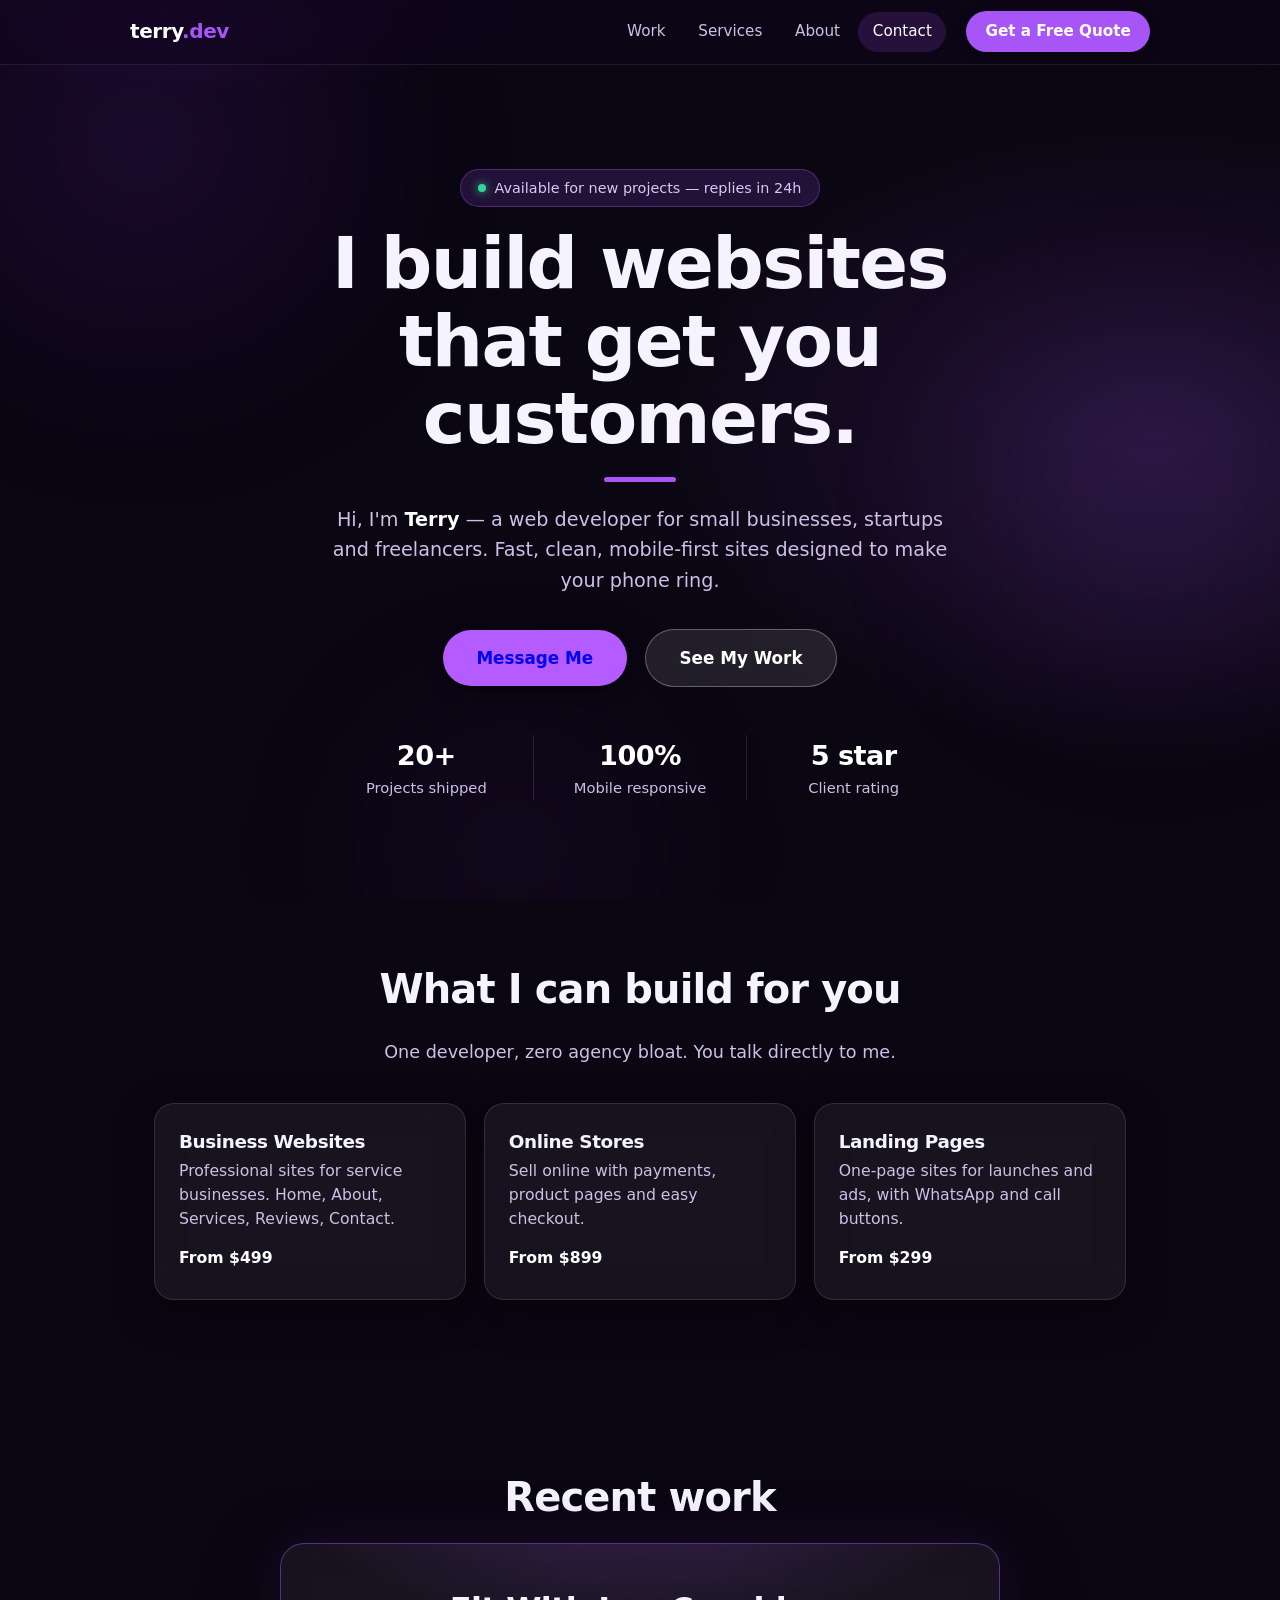
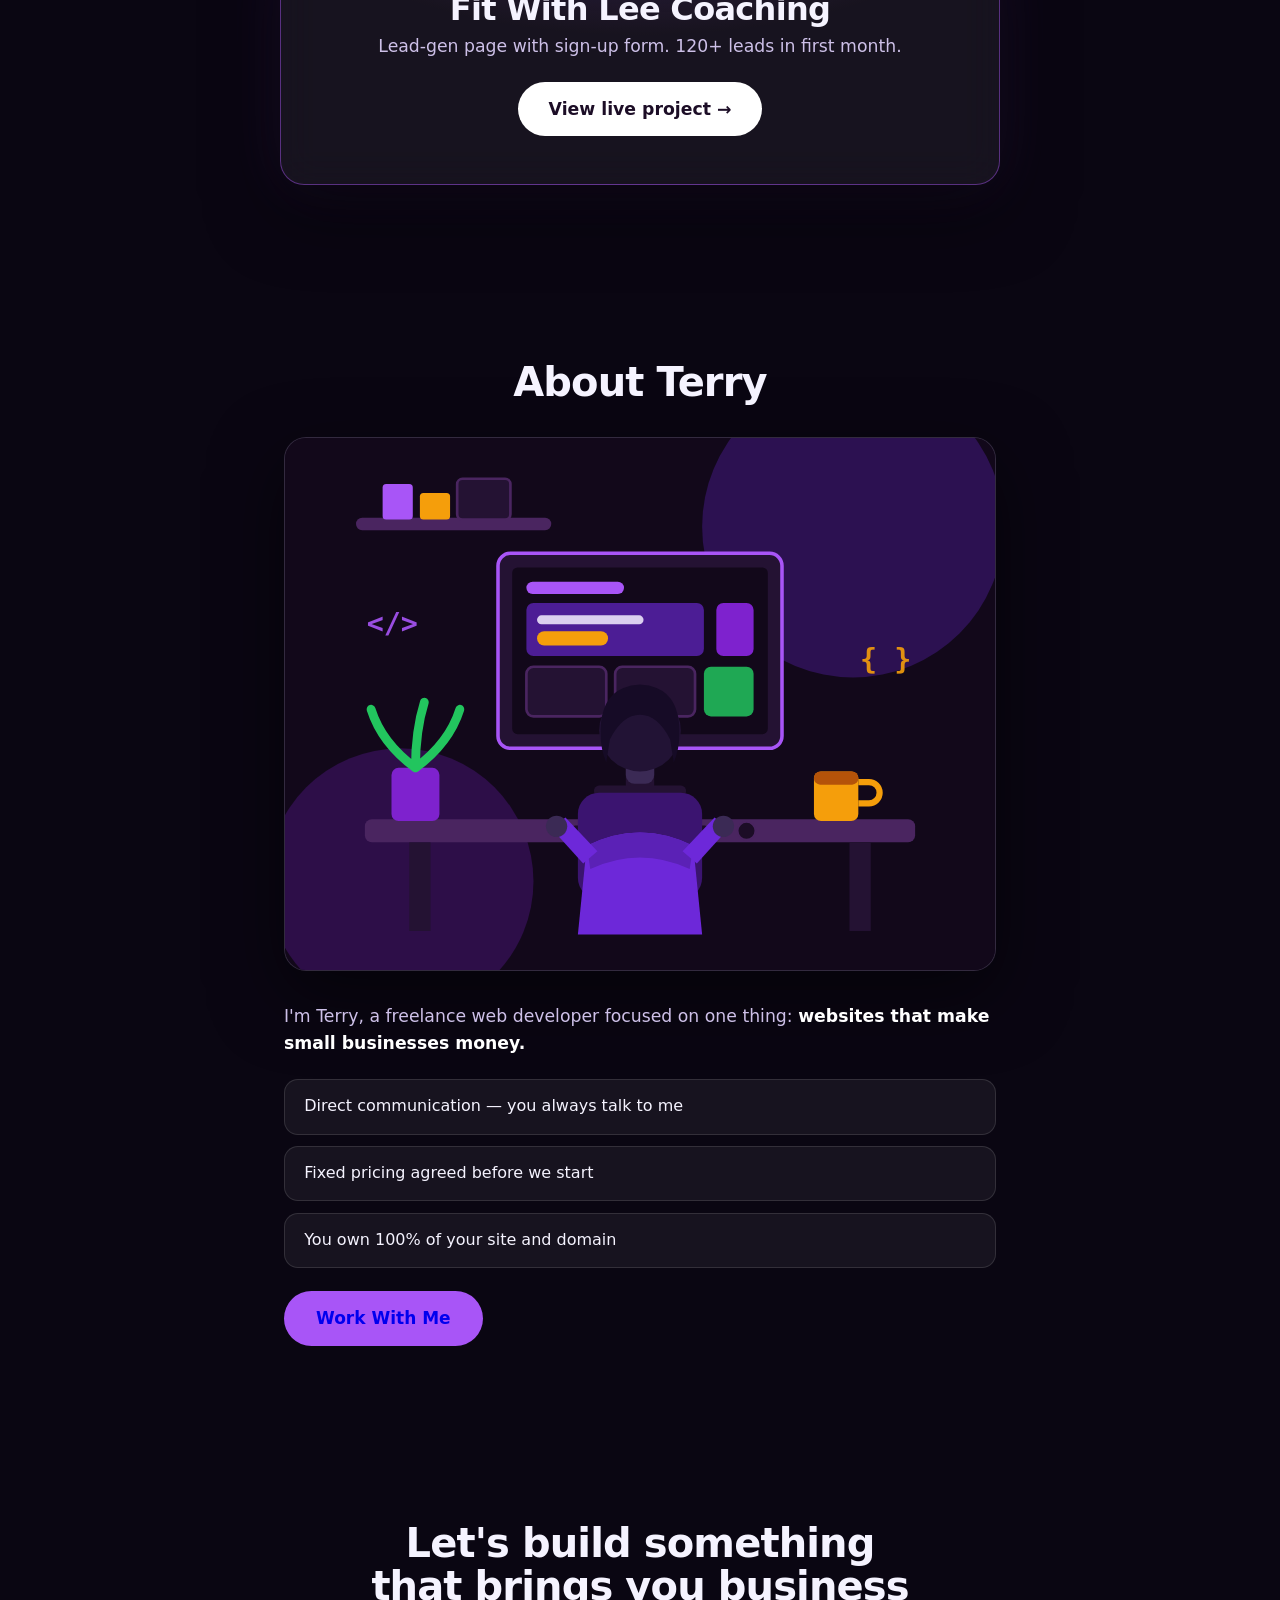
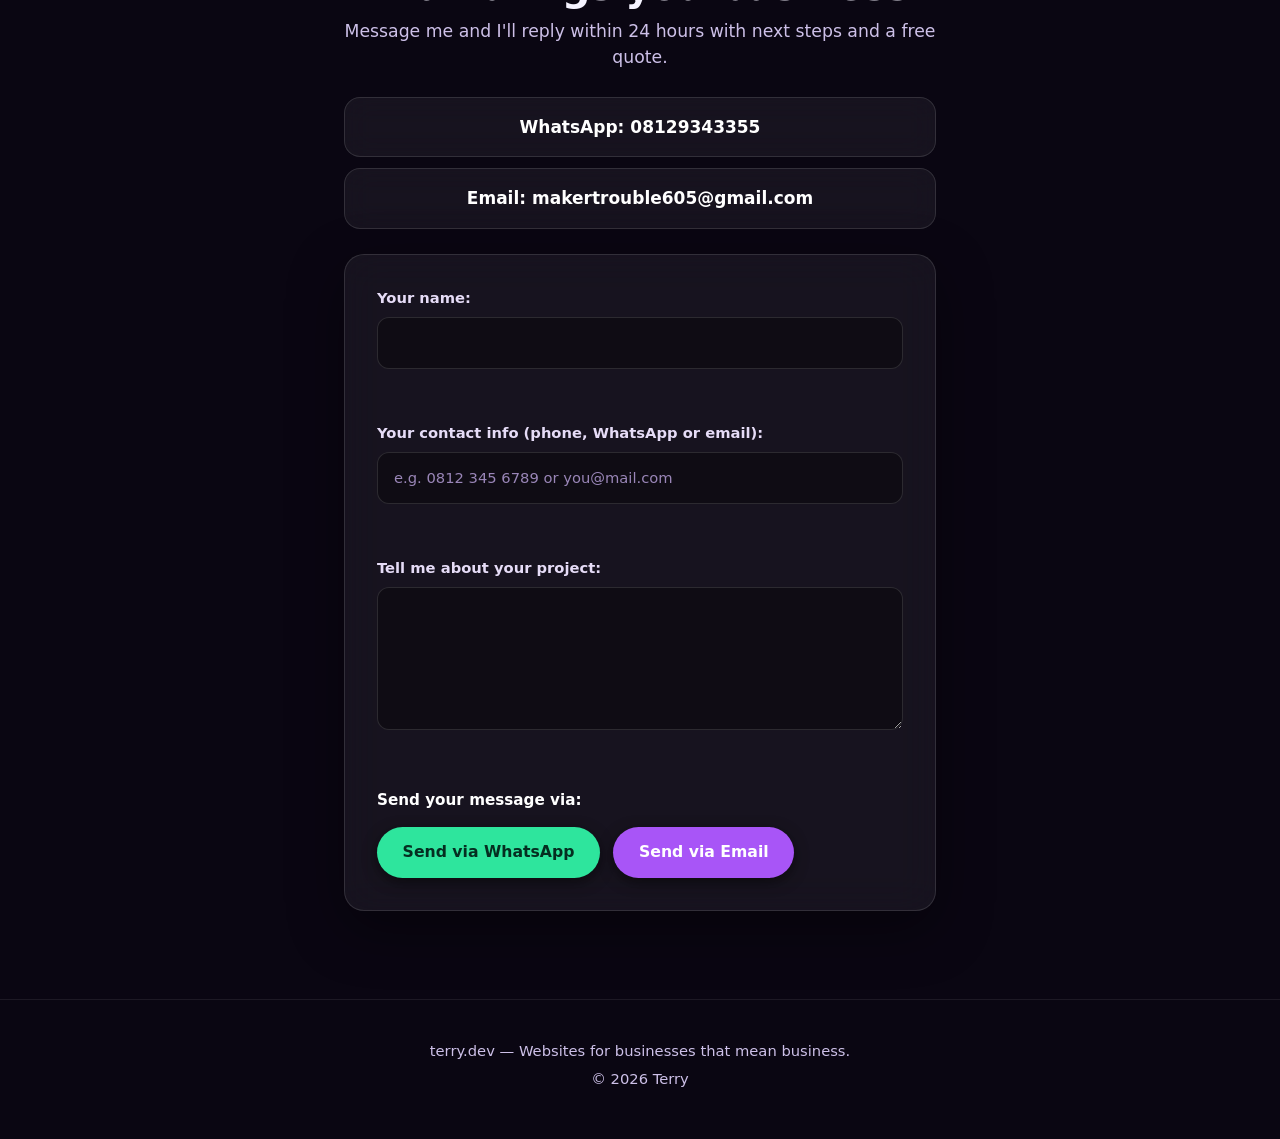
==== commit cdf140f9: "update" ====
--- a/index.html
+++ b/index.html
@@ -95,7 +95,7 @@
       <article class="featured">
         <h3>Fit With Lee Coaching</h3>
         <p>Lead-gen page with sign-up form. 120+ leads in first month.</p>
-        <p><a href="../fitwitlee/index.html">View live project →</a></p>
+        <p><a href="https://terry0t.github.io/fitwitlee/" target="_blank" rel="noopener">View live project →</a></p>
       </article>
     </section>
 
--- a/styles.css
+++ b/styles.css
@@ -187,6 +187,7 @@
 main section:first-of-type a[href="#work"] {
   background: rgba(255, 255, 255, 0.1);
   border: 1px solid rgba(255, 255, 255, 0.3);
+  color: #fff;
   -webkit-backdrop-filter: blur(12px);
   backdrop-filter: blur(12px);
 }
